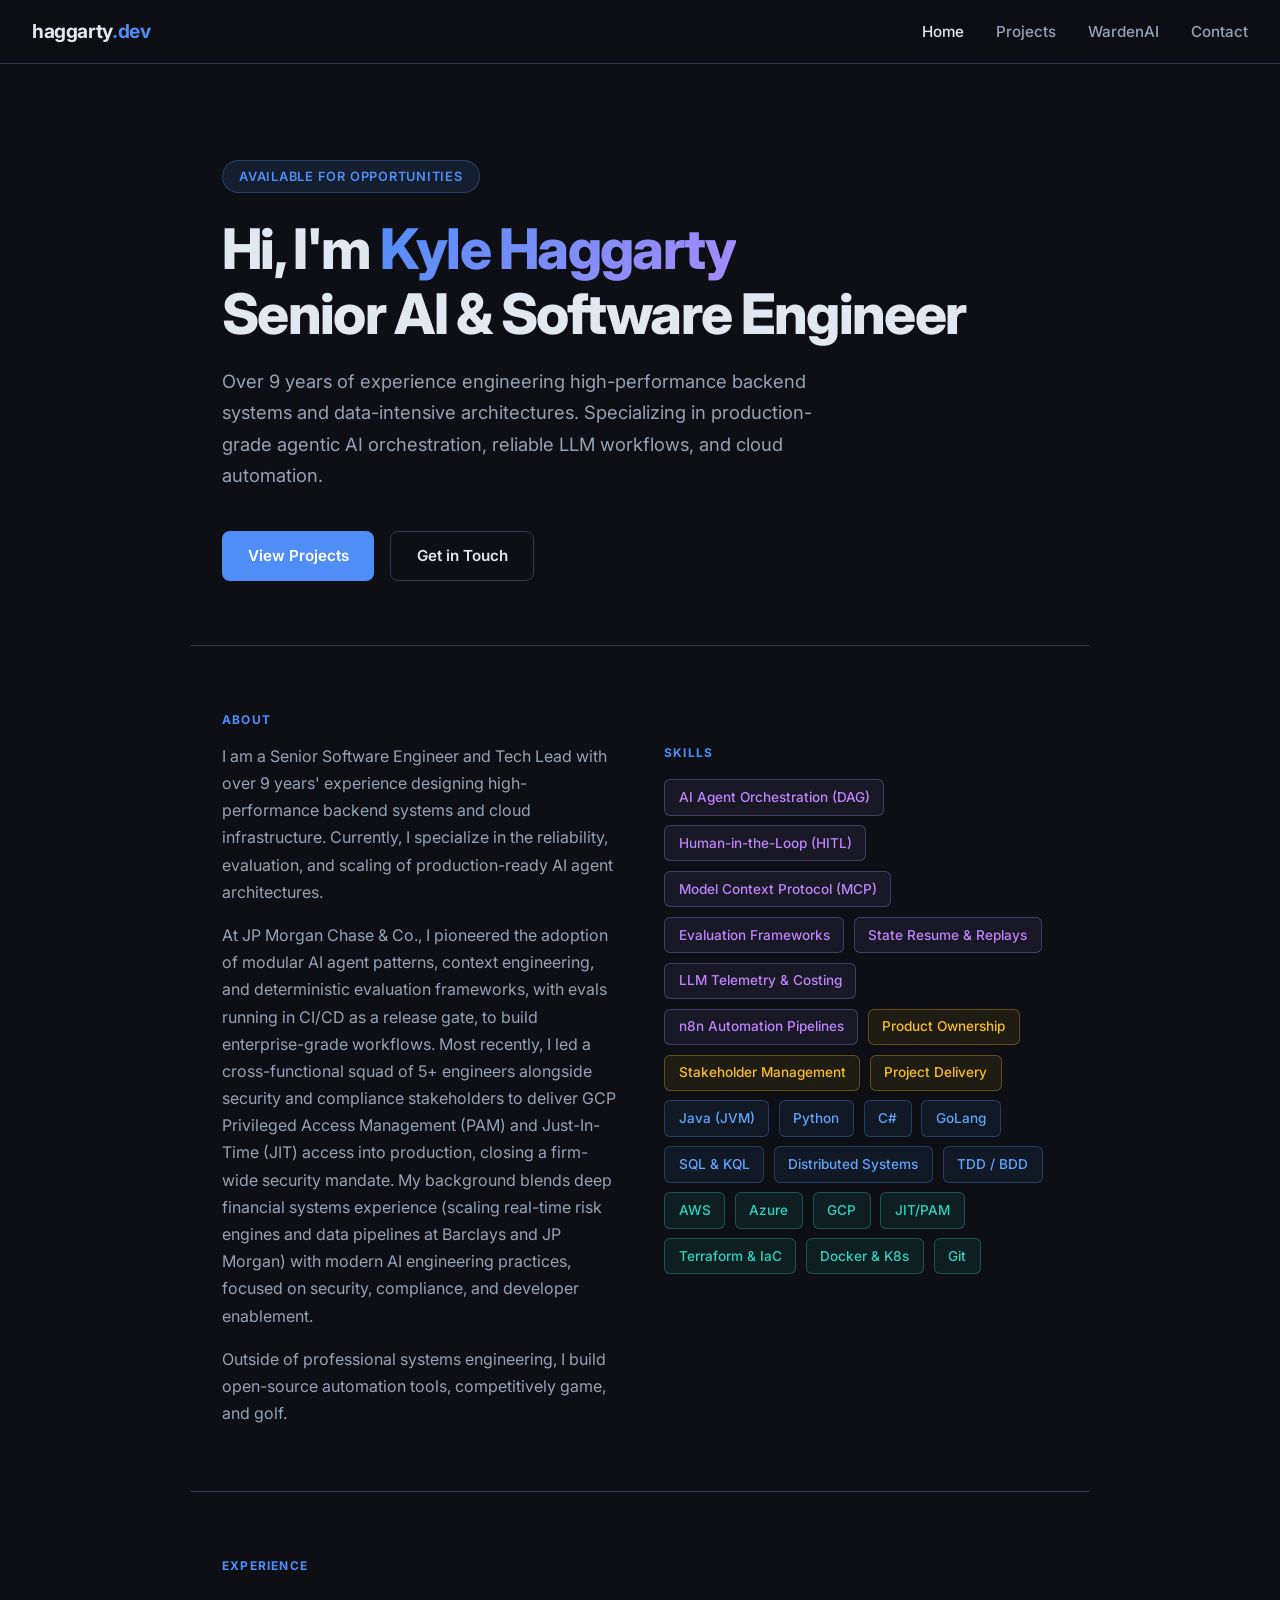
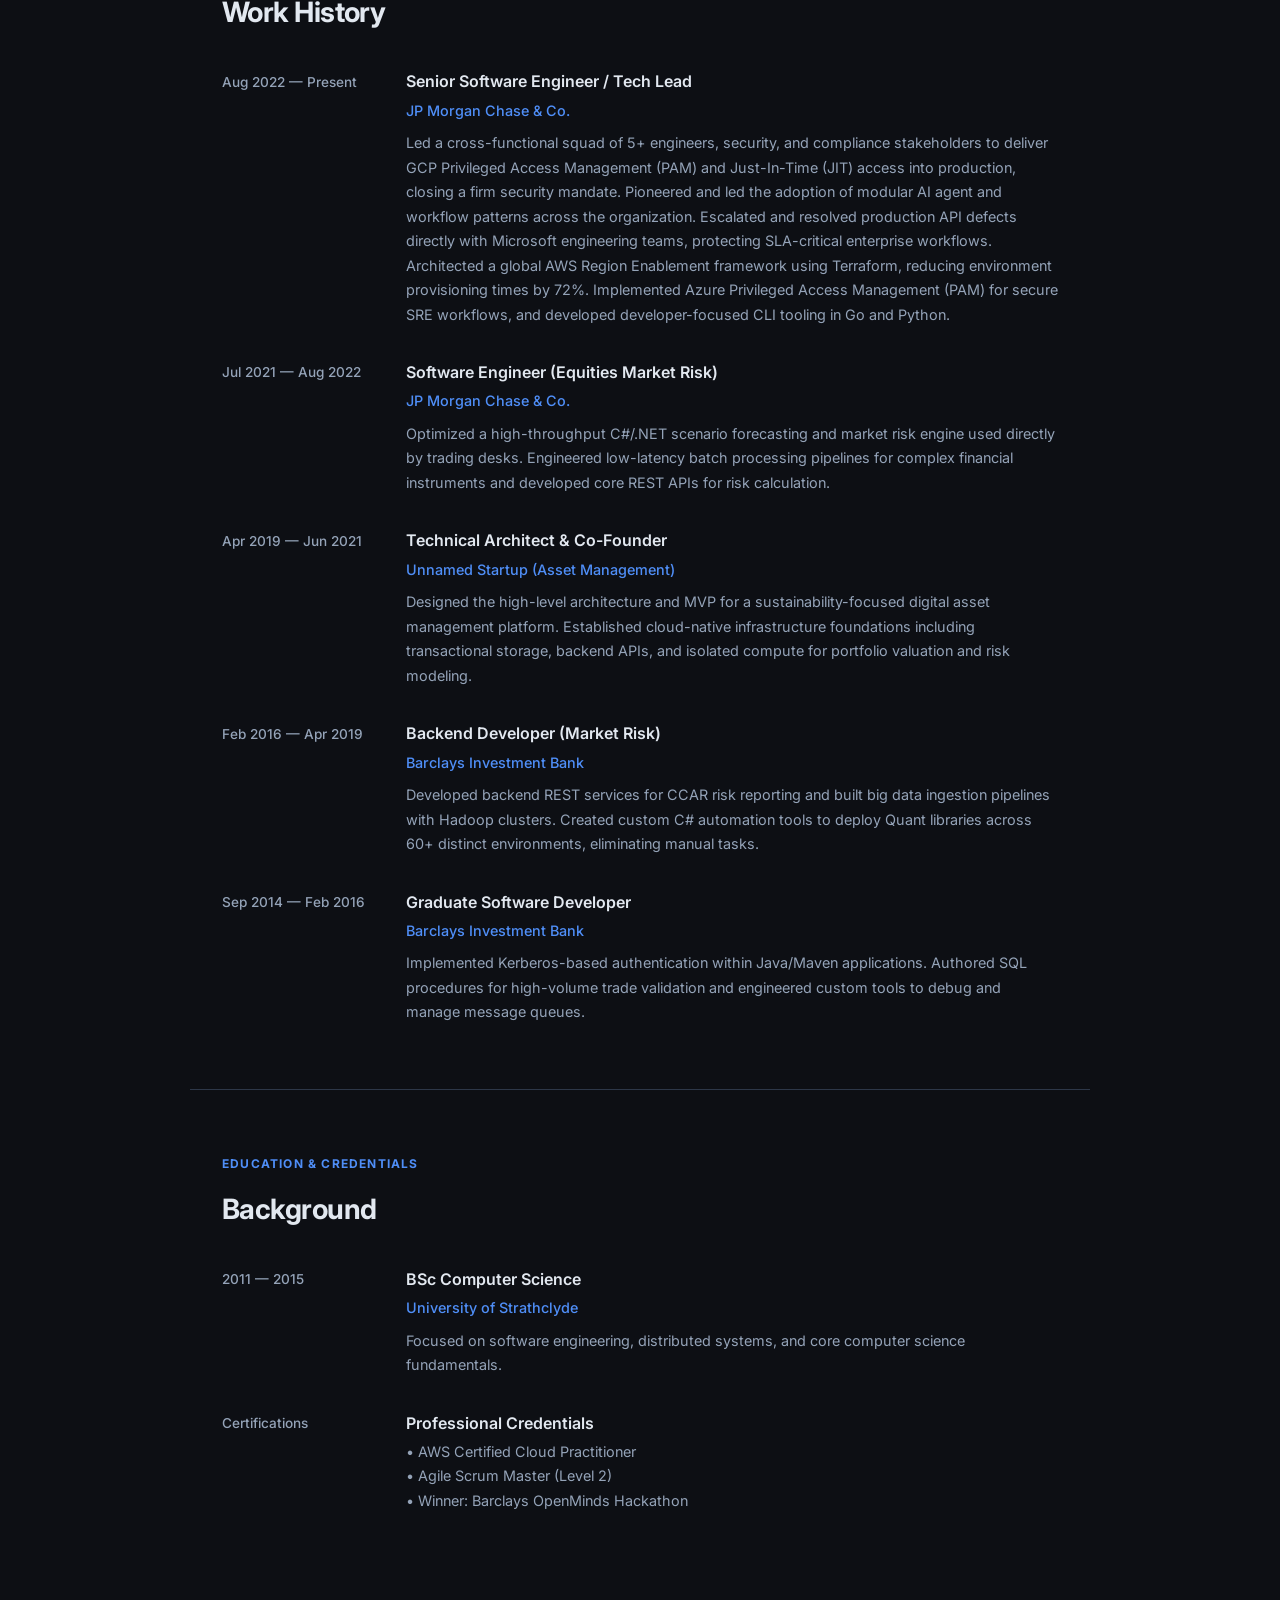
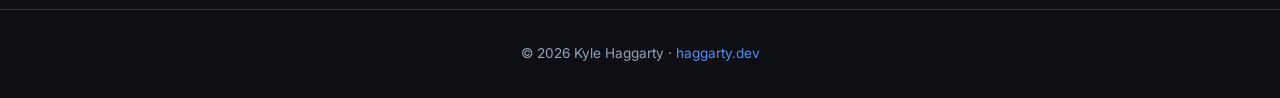
==== index.html @ 2fbc097a "fix: cache-bust stylesheet link to prevent stale CSS on new pages warden.html loaded fine on first d" ====
<!DOCTYPE html>
<html lang="en">

<head>
  <meta charset="UTF-8" />
  <meta name="viewport" content="width=device-width, initial-scale=1.0" />
  <title>Kyle Haggarty — Software Developer</title>
  <meta name="description" content="Kyle Haggarty — Software Developer. Portfolio, CV and projects." />
  <link rel="preconnect" href="https://fonts.googleapis.com" />
  <link rel="preconnect" href="https://fonts.gstatic.com" crossorigin />
  <link href="https://fonts.googleapis.com/css2?family=Inter:wght@400;500;600;700;800&display=swap" rel="stylesheet" />
  <link rel="stylesheet" href="styles.css?v=20260823" />
</head>

<body>

  <!-- NAV -->
  <nav>
    <span class="nav-brand">haggarty<span>.dev</span></span>
    <ul class="nav-links">
      <li><a href="index.html" class="active">Home</a></li>
      <li><a href="projects.html">Projects</a></li>
      <li><a href="warden.html">WardenAI</a></li>
      <li><a href="contact.html">Contact</a></li>
    </ul>
  </nav>

  <!-- HERO -->
  <div class="hero">
    <div class="hero-tag">Available for opportunities</div>
    <h1>Hi, I'm <span class="highlight">Kyle Haggarty</span><br />Senior AI &amp; Software Engineer</h1>
    <p class="hero-sub">
      Over 9 years of experience engineering high-performance backend systems and data-intensive architectures.
      Specializing in production-grade agentic AI orchestration, reliable LLM workflows, and cloud automation.
    </p>
    <div class="hero-actions">
      <a href="projects.html" class="btn btn-primary">View Projects</a>
      <a href="contact.html" class="btn btn-outline">Get in Touch</a>
    </div>
  </div>

  <!-- ABOUT -->
  <section id="about">
    <div class="section-label">About</div>
    <div class="about-grid">
      <div class="about-text">
        <p>
          I am a Senior Software Engineer and Tech Lead with over 9 years' experience designing high-performance backend
          systems and cloud infrastructure. Currently, I specialize in the reliability, evaluation, and scaling of
          production-ready AI agent architectures.
        </p>
        <p>
          At JP Morgan Chase &amp; Co., I pioneered the adoption of modular AI agent patterns, context engineering, and
          deterministic evaluation frameworks, with evals running in CI/CD as a release gate, to build enterprise-grade workflows. Most recently, I led a cross-functional
          squad of 5+ engineers alongside security and compliance stakeholders to deliver GCP Privileged Access Management
          (PAM) and Just-In-Time (JIT) access into production, closing a firm-wide security mandate. My background blends deep financial
          systems experience (scaling real-time risk engines and data pipelines at Barclays and JP Morgan) with modern
          AI engineering practices, focused on security, compliance, and developer enablement.
        </p>
        <p>
          Outside of professional systems engineering, I build open-source automation tools, competitively game, and
          golf.
        </p>
      </div>
      <div>
        <div class="section-label" style="margin-bottom:1rem;">Skills</div>
        <div class="skills-list">
          <span class="skill-tag tag-ai">AI Agent Orchestration (DAG)</span>
          <span class="skill-tag tag-ai">Human-in-the-Loop (HITL)</span>
          <span class="skill-tag tag-ai">Model Context Protocol (MCP)</span>
          <span class="skill-tag tag-ai">Evaluation Frameworks</span>
          <span class="skill-tag tag-ai">State Resume &amp; Replays</span>
          <span class="skill-tag tag-ai">LLM Telemetry &amp; Costing</span>
          <span class="skill-tag tag-ai">n8n Automation Pipelines</span>
          <span class="skill-tag tag-product">Product Ownership</span>
          <span class="skill-tag tag-product">Stakeholder Management</span>
          <span class="skill-tag tag-product">Project Delivery</span>
          <span class="skill-tag tag-backend">Java (JVM)</span>
          <span class="skill-tag tag-backend">Python</span>
          <span class="skill-tag tag-backend">C#</span>
          <span class="skill-tag tag-backend">GoLang</span>
          <span class="skill-tag tag-backend">SQL &amp; KQL</span>
          <span class="skill-tag tag-backend">Distributed Systems</span>
          <span class="skill-tag tag-backend">TDD / BDD</span>
          <span class="skill-tag tag-cloud">AWS</span>
          <span class="skill-tag tag-cloud">Azure</span>
          <span class="skill-tag tag-cloud">GCP</span>
          <span class="skill-tag tag-cloud">JIT/PAM</span>
          <span class="skill-tag tag-cloud">Terraform &amp; IaC</span>
          <span class="skill-tag tag-cloud">Docker &amp; K8s</span>
          <span class="skill-tag tag-cloud">Git</span>
        </div>
      </div>
    </div>
  </section>

  <!-- EXPERIENCE -->
  <section id="experience">
    <div class="section-label">Experience</div>
    <div class="section-title">Work History</div>
    <div class="timeline">

      <div class="timeline-item">
        <div class="timeline-date">Aug 2022 — Present</div>
        <div class="timeline-content">
          <h3>Senior Software Engineer / Tech Lead</h3>
          <div class="company">JP Morgan Chase &amp; Co.</div>
          <p>
            Led a cross-functional squad of 5+ engineers, security, and compliance stakeholders to deliver GCP
            Privileged Access Management (PAM) and Just-In-Time (JIT) access into production, closing a firm security mandate.
            Pioneered and led the adoption of modular AI agent and workflow patterns across the organization.
            Escalated and resolved production API defects directly with Microsoft engineering teams, protecting SLA-critical enterprise workflows.
            Architected a global AWS Region Enablement framework using Terraform, reducing environment provisioning
            times by 72%.
            Implemented Azure Privileged Access Management (PAM) for secure SRE workflows, and developed
            developer-focused CLI tooling in Go and Python.
          </p>
        </div>
      </div>

      <div class="timeline-item">
        <div class="timeline-date">Jul 2021 — Aug 2022</div>
        <div class="timeline-content">
          <h3>Software Engineer (Equities Market Risk)</h3>
          <div class="company">JP Morgan Chase &amp; Co.</div>
          <p>
            Optimized a high-throughput C#/.NET scenario forecasting and market risk engine used directly by trading
            desks.
            Engineered low-latency batch processing pipelines for complex financial instruments and developed core REST
            APIs for risk calculation.
          </p>
        </div>
      </div>

      <div class="timeline-item">
        <div class="timeline-date">Apr 2019 — Jun 2021</div>
        <div class="timeline-content">
          <h3>Technical Architect &amp; Co-Founder</h3>
          <div class="company">Unnamed Startup (Asset Management)</div>
          <p>
            Designed the high-level architecture and MVP for a sustainability-focused digital asset management platform.
            Established cloud-native infrastructure foundations including transactional storage, backend APIs, and
            isolated compute for portfolio valuation and risk modeling.
          </p>
        </div>
      </div>

      <div class="timeline-item">
        <div class="timeline-date">Feb 2016 — Apr 2019</div>
        <div class="timeline-content">
          <h3>Backend Developer (Market Risk)</h3>
          <div class="company">Barclays Investment Bank</div>
          <p>
            Developed backend REST services for CCAR risk reporting and built big data ingestion pipelines with Hadoop
            clusters.
            Created custom C# automation tools to deploy Quant libraries across 60+ distinct environments, eliminating
            manual tasks.
          </p>
        </div>
      </div>

      <div class="timeline-item">
        <div class="timeline-date">Sep 2014 — Feb 2016</div>
        <div class="timeline-content">
          <h3>Graduate Software Developer</h3>
          <div class="company">Barclays Investment Bank</div>
          <p>
            Implemented Kerberos-based authentication within Java/Maven applications.
            Authored SQL procedures for high-volume trade validation and engineered custom tools to debug and manage
            message queues.
          </p>
        </div>
      </div>

    </div>
  </section>

  <!-- EDUCATION & CERTIFICATIONS -->
  <section id="education">
    <div class="section-label">Education &amp; Credentials</div>
    <div class="section-title">Background</div>
    <div class="timeline">

      <div class="timeline-item">
        <div class="timeline-date">2011 — 2015</div>
        <div class="timeline-content">
          <h3>BSc Computer Science</h3>
          <div class="company">University of Strathclyde</div>
          <p>Focused on software engineering, distributed systems, and core computer science
            fundamentals.</p>
        </div>
      </div>

      <div class="timeline-item">
        <div class="timeline-date">Certifications</div>
        <div class="timeline-content">
          <h3>Professional Credentials</h3>
          <p>
            • AWS Certified Cloud Practitioner <br />
            • Agile Scrum Master (Level 2) <br />
            • Winner: Barclays OpenMinds Hackathon
          </p>
        </div>
      </div>

    </div>
  </section>


  <footer>
    <p>© 2026 Kyle Haggarty · <a href="https://haggarty.dev">haggarty.dev</a></p>
  </footer>

</body>

</html>
---- styles.css ----
/* ===== RESET & BASE ===== */
*, *::before, *::after {
  box-sizing: border-box;
  margin: 0;
  padding: 0;
}

:root {
  --bg: #0d0f14;
  --surface: #161b27;
  --surface-2: #1e2535;
  --accent: #4f8ef7;
  --accent-2: #a78bfa;
  --text: #e2e8f0;
  --muted: #94a3b8;
  --muted-2: #64748b;
  --border: #2d3748;
  --radius: 12px;
  --font: 'Inter', system-ui, -apple-system, sans-serif;
  --font-mono: ui-monospace, 'SFMono-Regular', Menlo, Consolas, monospace;

  --accent-dim: rgba(79, 142, 247, 0.1);
  --accent-mid: rgba(79, 142, 247, 0.3);
  --good: #4ade80;
  --good-dim: rgba(74, 222, 128, 0.1);
  --good-mid: rgba(74, 222, 128, 0.3);
  --bad: #f87171;
  --bad-dim: rgba(248, 113, 113, 0.08);
  --teal: #2dd4bf;
  --teal-dim: rgba(45, 212, 191, 0.08);
}

html {
  scroll-behavior: smooth;
}

body {
  background: var(--bg);
  color: var(--text);
  font-family: var(--font);
  font-size: 16px;
  line-height: 1.7;
  min-height: 100vh;
}

a {
  color: var(--accent);
  text-decoration: none;
  transition: color 0.2s;
}

a:hover {
  color: var(--accent-2);
}

/* ===== NAV ===== */
nav {
  position: sticky;
  top: 0;
  z-index: 100;
  background: rgba(13, 15, 20, 0.85);
  backdrop-filter: blur(12px);
  border-bottom: 1px solid var(--border);
  padding: 0 2rem;
  display: flex;
  align-items: center;
  justify-content: space-between;
  height: 64px;
}

.nav-brand {
  font-size: 1.2rem;
  font-weight: 700;
  color: var(--text);
  letter-spacing: -0.02em;
}

.nav-brand span {
  color: var(--accent);
}

.nav-links {
  display: flex;
  gap: 2rem;
  list-style: none;
}

.nav-links a {
  color: var(--muted);
  font-size: 0.95rem;
  font-weight: 500;
  transition: color 0.2s;
}

.nav-links a:hover,
.nav-links a.active {
  color: var(--text);
}

/* ===== HERO ===== */
.hero {
  max-width: 900px;
  margin: 0 auto;
  padding: 6rem 2rem 4rem;
}

.hero-tag {
  display: inline-block;
  background: rgba(79, 142, 247, 0.12);
  color: var(--accent);
  border: 1px solid rgba(79, 142, 247, 0.3);
  border-radius: 99px;
  padding: 0.3rem 1rem;
  font-size: 0.8rem;
  font-weight: 600;
  letter-spacing: 0.06em;
  text-transform: uppercase;
  margin-bottom: 1.5rem;
}

.hero h1 {
  font-size: clamp(2.2rem, 5vw, 3.5rem);
  font-weight: 800;
  letter-spacing: -0.03em;
  line-height: 1.15;
  margin-bottom: 1.25rem;
}

.hero h1 .highlight {
  background: linear-gradient(135deg, var(--accent), var(--accent-2));
  -webkit-background-clip: text;
  -webkit-text-fill-color: transparent;
  background-clip: text;
}

.hero-sub {
  font-size: 1.15rem;
  color: var(--muted);
  max-width: 620px;
  margin-bottom: 2.5rem;
}

.hero-actions {
  display: flex;
  gap: 1rem;
  flex-wrap: wrap;
}

.btn {
  display: inline-flex;
  align-items: center;
  gap: 0.5rem;
  padding: 0.7rem 1.6rem;
  border-radius: 8px;
  font-size: 0.95rem;
  font-weight: 600;
  cursor: pointer;
  border: none;
  transition: all 0.2s;
}

.btn-primary {
  background: var(--accent);
  color: #fff;
}

.btn-primary:hover {
  background: #3b7de8;
  color: #fff;
  transform: translateY(-1px);
}

.btn-outline {
  background: transparent;
  color: var(--text);
  border: 1px solid var(--border);
}

.btn-outline:hover {
  border-color: var(--accent);
  color: var(--accent);
  transform: translateY(-1px);
}

/* ===== SECTIONS ===== */
section {
  max-width: 900px;
  margin: 0 auto;
  padding: 4rem 2rem;
  border-top: 1px solid var(--border);
}

.section-label {
  font-size: 0.75rem;
  font-weight: 700;
  letter-spacing: 0.1em;
  text-transform: uppercase;
  color: var(--accent);
  margin-bottom: 0.75rem;
}

.section-title {
  font-size: 1.75rem;
  font-weight: 700;
  letter-spacing: -0.02em;
  margin-bottom: 2rem;
}

/* ===== ABOUT ===== */
.about-grid {
  display: grid;
  grid-template-columns: 1fr 1fr;
  gap: 3rem;
  align-items: start;
}

@media (max-width: 640px) {
  .about-grid {
    grid-template-columns: 1fr;
  }
}

.about-text p {
  color: var(--muted);
  margin-bottom: 1rem;
}

.about-text p:last-child {
  margin-bottom: 0;
}

/* ===== SKILLS ===== */
.skills-list {
  display: flex;
  flex-wrap: wrap;
  gap: 0.6rem;
}

.skill-tag {
  background: var(--surface);
  border: 1px solid var(--border);
  border-radius: 6px;
  padding: 0.35rem 0.85rem;
  font-size: 0.85rem;
  color: var(--text);
  font-weight: 500;
}

.skill-tag.tag-ai {
  background: rgba(167, 139, 250, 0.08);
  border-color: rgba(167, 139, 250, 0.3);
  color: #c084fc;
}

.skill-tag.tag-product {
  background: rgba(251, 191, 36, 0.08);
  border-color: rgba(251, 191, 36, 0.3);
  color: #fbbf24;
}

.skill-tag.tag-backend {
  background: rgba(79, 142, 247, 0.08);
  border-color: rgba(79, 142, 247, 0.3);
  color: #60a5fa;
}

.skill-tag.tag-cloud {
  background: rgba(45, 212, 191, 0.08);
  border-color: rgba(45, 212, 191, 0.3);
  color: #2dd4bf;
}

/* ===== EXPERIENCE ===== */
.timeline {
  display: flex;
  flex-direction: column;
  gap: 2rem;
}

.timeline-item {
  display: grid;
  grid-template-columns: 160px 1fr;
  gap: 1.5rem;
}

@media (max-width: 600px) {
  .timeline-item {
    grid-template-columns: 1fr;
    gap: 0.4rem;
  }
}

.timeline-date {
  font-size: 0.85rem;
  color: var(--muted);
  padding-top: 0.15rem;
  font-weight: 500;
}

.timeline-content h3 {
  font-size: 1rem;
  font-weight: 600;
  margin-bottom: 0.2rem;
}

.timeline-content .company {
  color: var(--accent);
  font-size: 0.9rem;
  font-weight: 500;
  margin-bottom: 0.5rem;
}

.timeline-content p {
  color: var(--muted);
  font-size: 0.9rem;
}

/* ===== PROJECTS PAGE ===== */
.projects-grid {
  display: grid;
  grid-template-columns: repeat(auto-fill, minmax(280px, 1fr));
  gap: 1.5rem;
}

.project-card {
  background: var(--surface);
  border: 1px solid var(--border);
  border-radius: var(--radius);
  padding: 1.5rem;
  transition: border-color 0.2s, transform 0.2s;
  display: flex;
  flex-direction: column;
  gap: 0.75rem;
}

.project-card:hover {
  border-color: var(--accent);
  transform: translateY(-2px);
}

.project-header {
  display: flex;
  align-items: flex-start;
  justify-content: space-between;
  gap: 0.5rem;
}

.project-icon {
  font-size: 1.5rem;
}

.project-links {
  display: flex;
  gap: 0.5rem;
}

.project-links a {
  color: var(--muted);
  font-size: 0.85rem;
  transition: color 0.2s;
}

.project-links a:hover {
  color: var(--accent);
}

.project-name {
  font-size: 1.05rem;
  font-weight: 600;
  color: var(--text);
}

.project-desc {
  font-size: 0.88rem;
  color: var(--muted);
  line-height: 1.6;
  flex: 1;
}

.project-meta {
  display: flex;
  flex-direction: column;
  gap: 0.5rem;
}

.project-status {
  display: inline-flex;
  align-items: center;
  gap: 0.4rem;
  font-size: 0.8rem;
  font-weight: 600;
  padding: 0.25rem 0.7rem;
  border-radius: 99px;
  width: fit-content;
}

.status-active {
  background: rgba(34, 197, 94, 0.12);
  color: #4ade80;
  border: 1px solid rgba(34, 197, 94, 0.25);
}

.status-wip {
  background: rgba(251, 191, 36, 0.12);
  color: #fbbf24;
  border: 1px solid rgba(251, 191, 36, 0.25);
}

.status-archived {
  background: rgba(148, 163, 184, 0.1);
  color: var(--muted);
  border: 1px solid var(--border);
}

.project-tags {
  display: flex;
  flex-wrap: wrap;
  gap: 0.4rem;
}

.project-tag {
  background: rgba(79, 142, 247, 0.08);
  color: var(--accent);
  border: 1px solid rgba(79, 142, 247, 0.2);
  border-radius: 4px;
  padding: 0.15rem 0.55rem;
  font-size: 0.75rem;
  font-weight: 500;
}

.project-next {
  background: var(--surface-2);
  border-radius: 8px;
  padding: 0.75rem;
}

.project-next-label {
  font-size: 0.7rem;
  font-weight: 700;
  text-transform: uppercase;
  letter-spacing: 0.08em;
  color: var(--accent-2);
  margin-bottom: 0.3rem;
}

.project-next p {
  font-size: 0.82rem;
  color: var(--muted);
}

/* ===== CONTACT / FOOTER ===== */
.contact-links {
  display: flex;
  flex-wrap: wrap;
  gap: 1rem;
}

footer {
  text-align: center;
  padding: 2rem;
  color: var(--muted);
  font-size: 0.85rem;
  border-top: 1px solid var(--border);
  margin-top: 2rem;
}

.footer-inner {
  display: flex;
  justify-content: space-between;
  align-items: center;
  max-width: 900px;
  margin: 0 auto;
}

/* ===== PRODUCT PAGE COMPONENTS (project deep-dives, e.g. agentic-core) ===== */
.breadcrumb {
  max-width: 900px;
  margin: 0 auto;
  padding: 1.25rem 2rem 0;
  font-size: 0.85rem;
  color: var(--muted-2);
  font-family: var(--font-mono);
}
.breadcrumb a { color: var(--muted-2); }
.breadcrumb a:hover { color: var(--accent); }
.breadcrumb .current { color: var(--muted); }

code {
  font-family: var(--font-mono);
  font-size: 0.85em;
  background: var(--surface-2);
  border: 1px solid var(--border);
  border-radius: 4px;
  padding: 1px 6px;
  color: var(--text);
}

.lead {
  font-size: 1.02rem;
  line-height: 1.7;
  color: var(--muted);
  max-width: 640px;
  margin-bottom: 2.5rem;
}

/* -- value / who grids -- */
.value-grid {
  display: grid;
  grid-template-columns: repeat(4, 1fr);
  gap: 1px;
  background: var(--border);
  border: 1px solid var(--border);
  border-radius: var(--radius);
  overflow: hidden;
}
.value-card { background: var(--surface); padding: 1.5rem 1.4rem; display: flex; flex-direction: column; gap: 0.6rem; }
.value-stat {
  font-family: var(--font-mono);
  font-size: 0.7rem;
  font-weight: 600;
  letter-spacing: 0.08em;
  text-transform: uppercase;
  color: var(--accent-2);
}
.value-card h3 { font-size: 0.98rem; font-weight: 600; color: var(--text); line-height: 1.35; }
.value-card p { font-size: 0.85rem; color: var(--muted); line-height: 1.6; }

.who-grid { display: flex; flex-direction: column; gap: 1px; background: var(--border); border: 1px solid var(--border); border-radius: var(--radius); overflow: hidden; }
.who-card { background: var(--surface); padding: 1.5rem 1.75rem; display: flex; gap: 1.25rem; align-items: flex-start; }
.who-mark { font-family: var(--font-mono); font-size: 0.75rem; font-weight: 700; color: var(--accent); border: 1px solid var(--accent-mid); background: var(--accent-dim); border-radius: 6px; width: 32px; height: 32px; display: flex; align-items: center; justify-content: center; flex-shrink: 0; }
.who-card h3 { font-size: 0.95rem; font-weight: 600; color: var(--text); margin-bottom: 0.35rem; }
.who-card p { font-size: 0.87rem; color: var(--muted); line-height: 1.6; }

/* -- problem / gap grid -- */
.gap-grid {
  display: grid;
  grid-template-columns: 1fr 1fr;
  gap: 1px;
  background: var(--border);
  border: 1px solid var(--border);
  border-radius: var(--radius);
  overflow: hidden;
  margin-bottom: 2rem;
}
.gap-cell { background: var(--surface); padding: 1.75rem 2rem; }
.gap-cell-label {
  font-family: var(--font-mono);
  font-size: 0.7rem;
  font-weight: 600;
  letter-spacing: 0.08em;
  text-transform: uppercase;
  margin-bottom: 0.75rem;
}
.gap-cell-label.have { color: var(--teal); }
.gap-cell-label.missing { color: var(--bad); }
.gap-cell h3 { font-size: 0.95rem; font-weight: 600; color: var(--text); margin-bottom: 0.9rem; }
.gap-list { list-style: none; display: flex; flex-direction: column; gap: 0.5rem; }
.gap-list li { font-size: 0.88rem; color: var(--muted); display: flex; align-items: flex-start; gap: 0.6rem; }
.gap-list li::before { flex-shrink: 0; margin-top: 0.15rem; font-size: 0.75rem; }
.gap-cell.have .gap-list li::before { content: '✓'; color: var(--teal); }
.gap-cell.missing .gap-list li::before { content: '✗'; color: var(--bad); }

.thesis-box {
  background: var(--accent-dim);
  border: 1px solid var(--accent-mid);
  border-radius: var(--radius);
  padding: 1.5rem 1.75rem;
  font-size: 0.95rem;
  line-height: 1.65;
  color: var(--text);
}
.thesis-box strong { color: var(--accent); }

/* -- flow diagram -- */
.flow-wrap { overflow-x: auto; }
.flow { display: flex; align-items: center; gap: 0; min-width: 700px; padding: 0.5rem 0; }
.flow-phase { display: flex; flex-direction: column; align-items: center; gap: 0.4rem; flex: 1; }
.flow-bubble {
  background: var(--surface);
  border: 1px solid var(--border);
  border-radius: 6px;
  padding: 0.6rem 0.85rem;
  font-family: var(--font-mono);
  font-size: 0.7rem;
  font-weight: 600;
  color: var(--text);
  white-space: nowrap;
  text-align: center;
}
.flow-bubble.parallel { border-color: var(--teal); color: var(--teal); background: var(--teal-dim); }
.flow-sub { font-family: var(--font-mono); font-size: 0.65rem; color: var(--muted-2); white-space: nowrap; }
.flow-gate { display: flex; flex-direction: column; align-items: center; gap: 0.25rem; flex-shrink: 0; padding: 0 0.25rem; }
.gate-dot { width: 10px; height: 10px; border-radius: 50%; background: var(--accent); flex-shrink: 0; box-shadow: 0 0 0 3px var(--accent-dim); }
@keyframes pulse {
  0%, 100% { box-shadow: 0 0 0 3px var(--accent-dim); }
  50% { box-shadow: 0 0 0 6px var(--accent-mid); }
}
@media (prefers-reduced-motion: no-preference) { .gate-dot { animation: pulse 2.5s ease-in-out infinite; } }
.gate-label {
  font-family: var(--font-mono);
  font-size: 0.6rem;
  font-weight: 600;
  color: var(--accent);
  letter-spacing: 0.06em;
  writing-mode: vertical-rl;
  text-orientation: mixed;
  transform: rotate(180deg);
  height: 36px;
}
.flow-arrow { flex-shrink: 0; width: 20px; height: 1px; background: var(--border); position: relative; }
.flow-arrow::after {
  content: ''; position: absolute; right: -1px; top: -3px;
  border-top: 3px solid transparent; border-bottom: 3px solid transparent; border-left: 5px solid var(--border);
}
.flow-loop {
  display: flex; flex-direction: column; align-items: center; gap: 0.25rem;
  background: var(--surface-2); border: 1px dashed var(--border); border-radius: 6px;
  padding: 0.75rem 0.6rem; flex: 2;
}
.flow-loop-label {
  font-family: var(--font-mono); font-size: 0.6rem; color: var(--muted-2);
  letter-spacing: 0.06em; text-transform: uppercase; margin-bottom: 0.25rem;
}
.flow-pair { display: flex; flex-direction: column; gap: 0.4rem; align-items: center; }

/* -- feature grid -- */
.feature-grid {
  display: grid; grid-template-columns: repeat(2, 1fr); gap: 1px;
  background: var(--border); border: 1px solid var(--border); border-radius: var(--radius); overflow: hidden;
}
.feature-card { background: var(--surface); padding: 1.75rem 2rem; display: flex; flex-direction: column; gap: 0.6rem; }
.feature-card-label {
  font-family: var(--font-mono); font-size: 0.65rem; font-weight: 600; color: var(--accent-2);
  letter-spacing: 0.1em; text-transform: uppercase;
}
.feature-card h3 { font-size: 1rem; font-weight: 600; color: var(--text); line-height: 1.35; }
.feature-card p { font-size: 0.88rem; line-height: 1.65; color: var(--muted); }

/* -- self-improve loop -- */
.loop-diagram {
  display: flex; flex-direction: column; max-width: 640px;
  border: 1px solid var(--border); border-radius: var(--radius); overflow: hidden;
}
.loop-step {
  display: flex; align-items: flex-start; gap: 1.25rem; padding: 1.1rem 1.5rem;
  border-bottom: 1px solid var(--border); background: var(--surface);
}
.loop-step:last-child { border-bottom: none; }
.loop-step-n { font-family: var(--font-mono); font-size: 0.7rem; font-weight: 600; color: var(--muted-2); flex-shrink: 0; min-width: 22px; padding-top: 0.15rem; }
.loop-step-content { flex: 1; }
.loop-step-title { font-size: 0.9rem; font-weight: 600; color: var(--text); margin-bottom: 0.2rem; }
.loop-step-desc { font-size: 0.82rem; color: var(--muted); line-height: 1.55; }
.loop-step-badge {
  font-family: var(--font-mono); font-size: 0.63rem; font-weight: 600; padding: 0.2rem 0.5rem;
  border-radius: 4px; flex-shrink: 0; margin-top: 0.1rem; white-space: nowrap;
}
.badge-accent { background: var(--accent-dim); color: var(--accent); border: 1px solid var(--accent-mid); }
.badge-good { background: var(--good-dim); color: var(--good); border: 1px solid var(--good-mid); }
.loop-feedback { background: var(--accent-dim); }
.loop-feedback .loop-step-title { color: var(--accent); }

/* -- architecture callout -- */
.arch-note { background: var(--surface); border: 1px solid var(--border); border-radius: var(--radius); overflow: hidden; margin-top: 2.5rem; }
.arch-note-header {
  font-family: var(--font-mono); font-size: 0.68rem; font-weight: 600; letter-spacing: 0.06em; text-transform: uppercase;
  color: var(--muted-2); padding: 0.75rem 1.25rem; border-bottom: 1px solid var(--border); background: var(--surface-2);
}
.arch-note-body { padding: 1.25rem 1.5rem; display: flex; gap: 2rem; }
.arch-col { flex: 1; }
.arch-col-label { font-family: var(--font-mono); font-size: 0.63rem; font-weight: 600; color: var(--muted-2); letter-spacing: 0.08em; text-transform: uppercase; margin-bottom: 0.6rem; }
.arch-col pre { font-family: var(--font-mono); font-size: 0.75rem; line-height: 1.7; color: var(--muted); white-space: pre; }
.arch-col pre .hl { color: var(--accent); }
.arch-col pre .dim { color: var(--muted-2); }
.arch-divider { width: 1px; background: var(--border); flex-shrink: 0; margin: 0.25rem 0; }

/* -- comparison table -- */
.cmp-table-wrap { overflow-x: auto; }
.cmp-table { width: 100%; border-collapse: collapse; font-size: 0.85rem; }
.cmp-table th {
  text-align: left; font-family: var(--font-mono); font-size: 0.68rem; font-weight: 600; letter-spacing: 0.05em;
  text-transform: uppercase; color: var(--muted-2); padding: 0.75rem 1rem; border-bottom: 2px solid var(--border);
}
.cmp-table th.hl { color: var(--text); border-bottom-color: var(--accent); }
.cmp-table td { padding: 0.8rem 1rem; border-bottom: 1px solid var(--border); color: var(--muted); vertical-align: top; }
.cmp-table td:first-child { color: var(--text); font-weight: 500; }
.cmp-table td.hl { background: var(--accent-dim); }
.cmp-table tr:last-child td { border-bottom: none; }
.cmp-yes { color: var(--good); font-weight: 600; }
.cmp-no { color: var(--bad); font-weight: 400; }
.cmp-part { color: var(--muted-2); font-style: italic; }

/* -- product page responsive -- */
@media (max-width: 680px) {
  .value-grid { grid-template-columns: 1fr 1fr; }
  .gap-grid { grid-template-columns: 1fr; }
  .feature-grid { grid-template-columns: 1fr; }
  .arch-note-body { flex-direction: column; }
  .arch-divider { width: 100%; height: 1px; }
  .footer-inner { flex-direction: column; gap: 0.75rem; }
}
@media (max-width: 480px) {
  .value-grid { grid-template-columns: 1fr; }
}
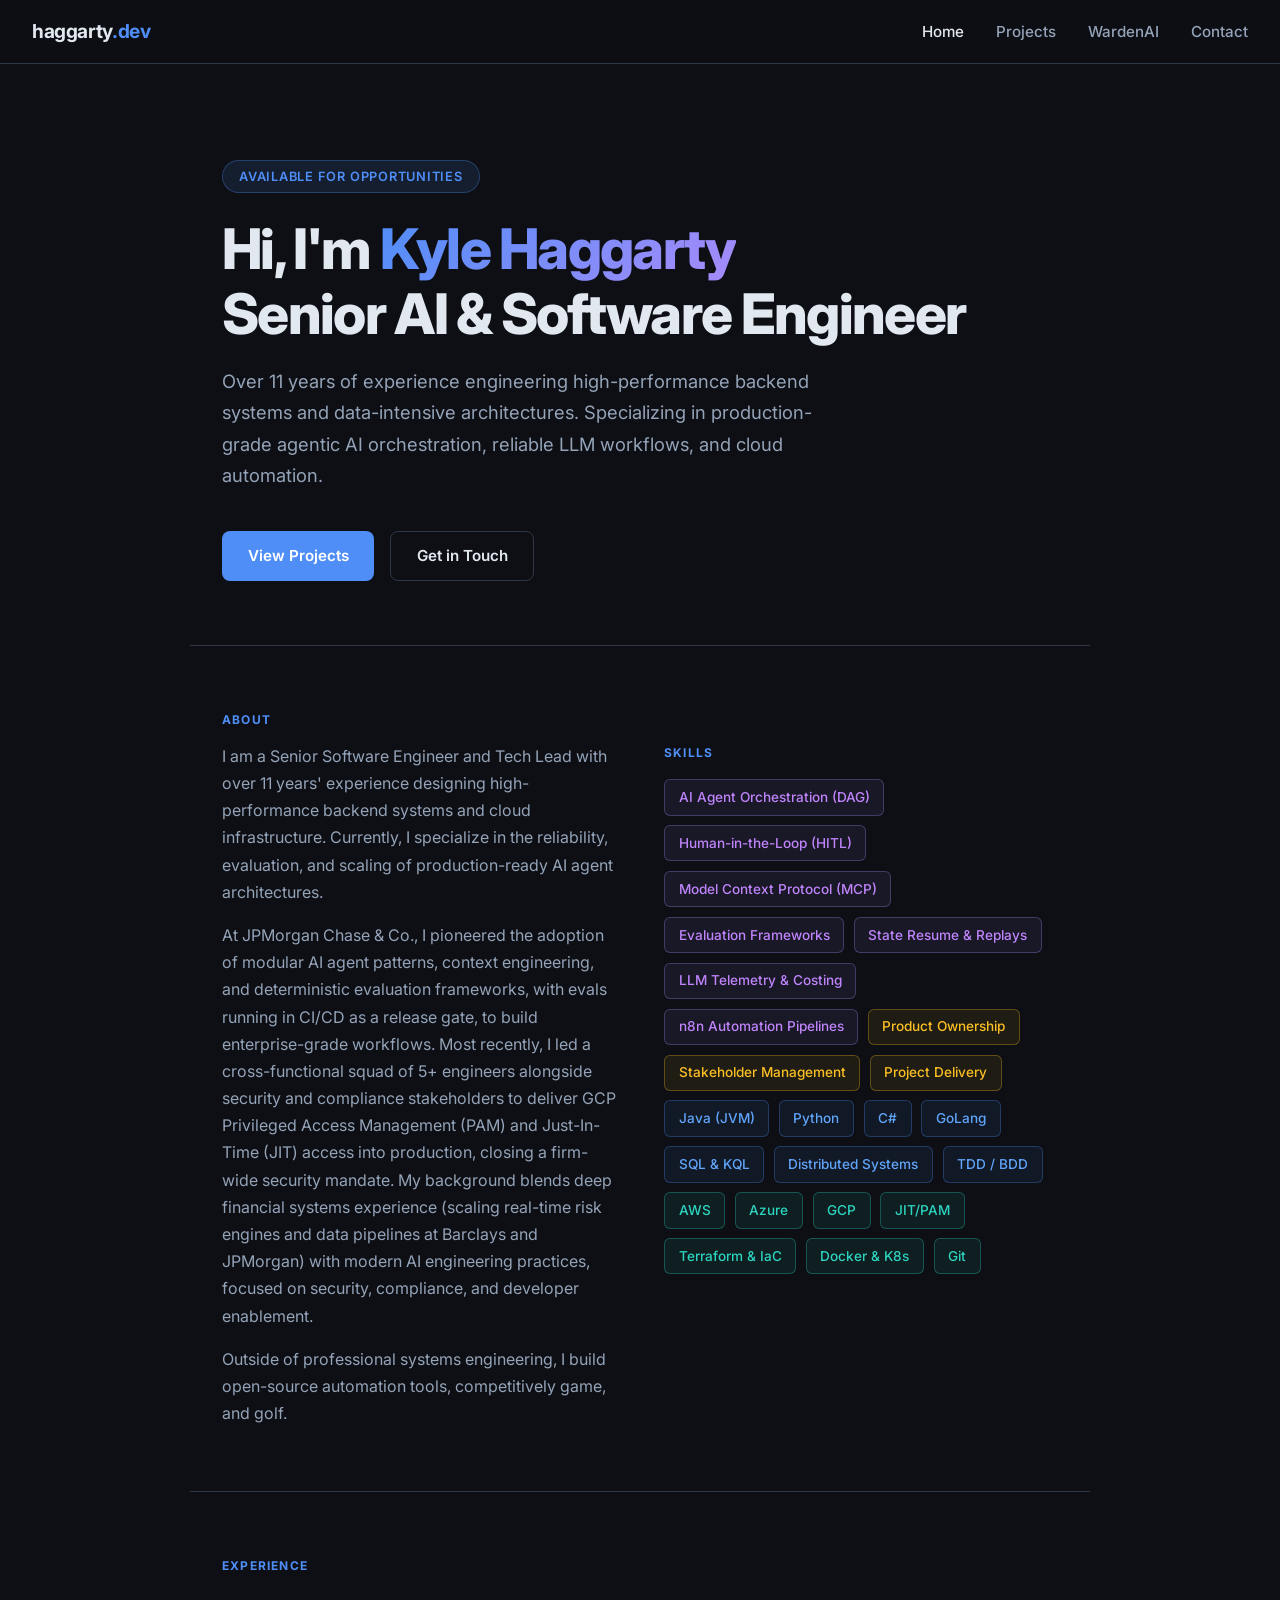
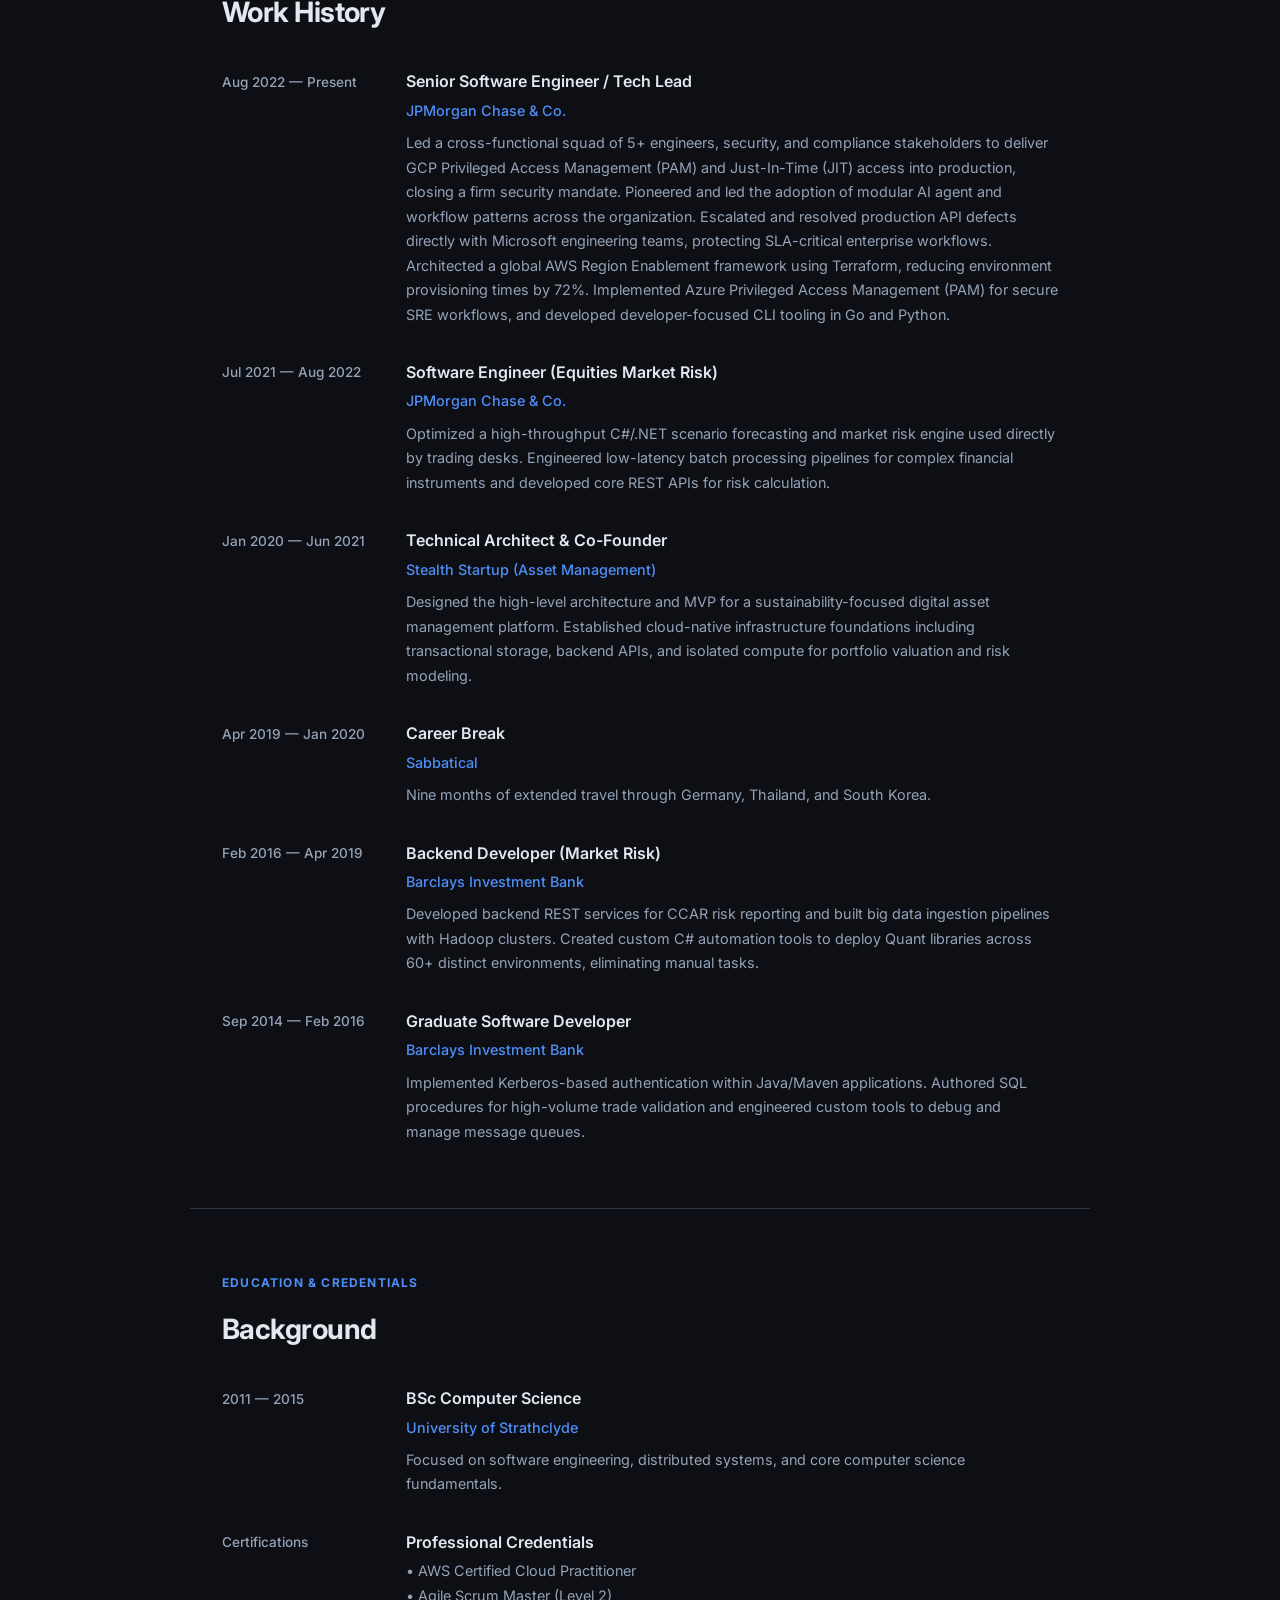
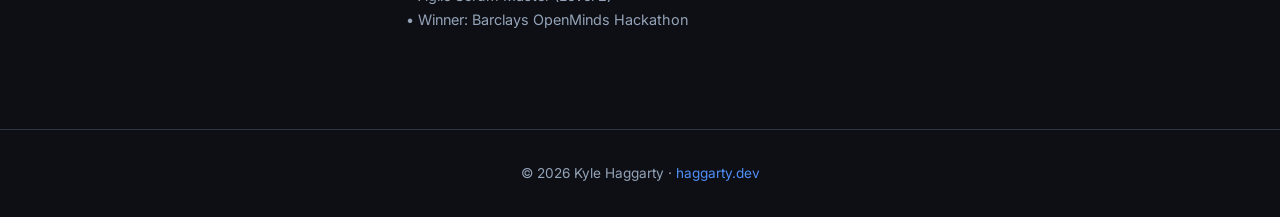
==== commit 746b2f65: "feat: apply recruiter-review fixes (repo privacy, tenure, positioning) - Mark WardenAI, Greenbrook, " ====
--- a/index.html
+++ b/index.html
@@ -30,7 +30,7 @@
     <div class="hero-tag">Available for opportunities</div>
     <h1>Hi, I'm <span class="highlight">Kyle Haggarty</span><br />Senior AI &amp; Software Engineer</h1>
     <p class="hero-sub">
-      Over 9 years of experience engineering high-performance backend systems and data-intensive architectures.
+      Over 11 years of experience engineering high-performance backend systems and data-intensive architectures.
       Specializing in production-grade agentic AI orchestration, reliable LLM workflows, and cloud automation.
     </p>
     <div class="hero-actions">
@@ -45,16 +45,16 @@
     <div class="about-grid">
       <div class="about-text">
         <p>
-          I am a Senior Software Engineer and Tech Lead with over 9 years' experience designing high-performance backend
+          I am a Senior Software Engineer and Tech Lead with over 11 years' experience designing high-performance backend
           systems and cloud infrastructure. Currently, I specialize in the reliability, evaluation, and scaling of
           production-ready AI agent architectures.
         </p>
         <p>
-          At JP Morgan Chase &amp; Co., I pioneered the adoption of modular AI agent patterns, context engineering, and
+          At JPMorgan Chase &amp; Co., I pioneered the adoption of modular AI agent patterns, context engineering, and
           deterministic evaluation frameworks, with evals running in CI/CD as a release gate, to build enterprise-grade workflows. Most recently, I led a cross-functional
           squad of 5+ engineers alongside security and compliance stakeholders to deliver GCP Privileged Access Management
           (PAM) and Just-In-Time (JIT) access into production, closing a firm-wide security mandate. My background blends deep financial
-          systems experience (scaling real-time risk engines and data pipelines at Barclays and JP Morgan) with modern
+          systems experience (scaling real-time risk engines and data pipelines at Barclays and JPMorgan) with modern
           AI engineering practices, focused on security, compliance, and developer enablement.
         </p>
         <p>
@@ -104,7 +104,7 @@
         <div class="timeline-date">Aug 2022 — Present</div>
         <div class="timeline-content">
           <h3>Senior Software Engineer / Tech Lead</h3>
-          <div class="company">JP Morgan Chase &amp; Co.</div>
+          <div class="company">JPMorgan Chase &amp; Co.</div>
           <p>
             Led a cross-functional squad of 5+ engineers, security, and compliance stakeholders to deliver GCP
             Privileged Access Management (PAM) and Just-In-Time (JIT) access into production, closing a firm security mandate.
@@ -122,7 +122,7 @@
         <div class="timeline-date">Jul 2021 — Aug 2022</div>
         <div class="timeline-content">
           <h3>Software Engineer (Equities Market Risk)</h3>
-          <div class="company">JP Morgan Chase &amp; Co.</div>
+          <div class="company">JPMorgan Chase &amp; Co.</div>
           <p>
             Optimized a high-throughput C#/.NET scenario forecasting and market risk engine used directly by trading
             desks.
@@ -133,14 +133,25 @@
       </div>
 
       <div class="timeline-item">
-        <div class="timeline-date">Apr 2019 — Jun 2021</div>
+        <div class="timeline-date">Jan 2020 — Jun 2021</div>
         <div class="timeline-content">
           <h3>Technical Architect &amp; Co-Founder</h3>
-          <div class="company">Unnamed Startup (Asset Management)</div>
+          <div class="company">Stealth Startup (Asset Management)</div>
           <p>
             Designed the high-level architecture and MVP for a sustainability-focused digital asset management platform.
             Established cloud-native infrastructure foundations including transactional storage, backend APIs, and
             isolated compute for portfolio valuation and risk modeling.
+          </p>
+        </div>
+      </div>
+
+      <div class="timeline-item">
+        <div class="timeline-date">Apr 2019 — Jan 2020</div>
+        <div class="timeline-content">
+          <h3>Career Break</h3>
+          <div class="company">Sabbatical</div>
+          <p>
+            Nine months of extended travel through Germany, Thailand, and South Korea.
           </p>
         </div>
       </div>
--- a/styles.css
+++ b/styles.css
@@ -531,35 +531,6 @@
 .who-card h3 { font-size: 0.95rem; font-weight: 600; color: var(--text); margin-bottom: 0.35rem; }
 .who-card p { font-size: 0.87rem; color: var(--muted); line-height: 1.6; }
 
-/* -- problem / gap grid -- */
-.gap-grid {
-  display: grid;
-  grid-template-columns: 1fr 1fr;
-  gap: 1px;
-  background: var(--border);
-  border: 1px solid var(--border);
-  border-radius: var(--radius);
-  overflow: hidden;
-  margin-bottom: 2rem;
-}
-.gap-cell { background: var(--surface); padding: 1.75rem 2rem; }
-.gap-cell-label {
-  font-family: var(--font-mono);
-  font-size: 0.7rem;
-  font-weight: 600;
-  letter-spacing: 0.08em;
-  text-transform: uppercase;
-  margin-bottom: 0.75rem;
-}
-.gap-cell-label.have { color: var(--teal); }
-.gap-cell-label.missing { color: var(--bad); }
-.gap-cell h3 { font-size: 0.95rem; font-weight: 600; color: var(--text); margin-bottom: 0.9rem; }
-.gap-list { list-style: none; display: flex; flex-direction: column; gap: 0.5rem; }
-.gap-list li { font-size: 0.88rem; color: var(--muted); display: flex; align-items: flex-start; gap: 0.6rem; }
-.gap-list li::before { flex-shrink: 0; margin-top: 0.15rem; font-size: 0.75rem; }
-.gap-cell.have .gap-list li::before { content: '✓'; color: var(--teal); }
-.gap-cell.missing .gap-list li::before { content: '✗'; color: var(--bad); }
-
 .thesis-box {
   background: var(--accent-dim);
   border: 1px solid var(--accent-mid);
@@ -673,26 +644,23 @@
 .arch-col pre .dim { color: var(--muted-2); }
 .arch-divider { width: 1px; background: var(--border); flex-shrink: 0; margin: 0.25rem 0; }
 
-/* -- comparison table -- */
-.cmp-table-wrap { overflow-x: auto; }
-.cmp-table { width: 100%; border-collapse: collapse; font-size: 0.85rem; }
-.cmp-table th {
-  text-align: left; font-family: var(--font-mono); font-size: 0.68rem; font-weight: 600; letter-spacing: 0.05em;
-  text-transform: uppercase; color: var(--muted-2); padding: 0.75rem 1rem; border-bottom: 2px solid var(--border);
-}
-.cmp-table th.hl { color: var(--text); border-bottom-color: var(--accent); }
-.cmp-table td { padding: 0.8rem 1rem; border-bottom: 1px solid var(--border); color: var(--muted); vertical-align: top; }
-.cmp-table td:first-child { color: var(--text); font-weight: 500; }
-.cmp-table td.hl { background: var(--accent-dim); }
-.cmp-table tr:last-child td { border-bottom: none; }
-.cmp-yes { color: var(--good); font-weight: 600; }
-.cmp-no { color: var(--bad); font-weight: 400; }
-.cmp-part { color: var(--muted-2); font-style: italic; }
+/* -- private repo badge -- */
+.badge-private {
+  display: inline-flex;
+  align-items: center;
+  gap: 0.4rem;
+  padding: 0.35rem 0.85rem;
+  border-radius: 6px;
+  font-size: 0.85rem;
+  font-weight: 500;
+  color: var(--muted);
+  background: var(--surface);
+  border: 1px solid var(--border);
+}
 
 /* -- product page responsive -- */
 @media (max-width: 680px) {
   .value-grid { grid-template-columns: 1fr 1fr; }
-  .gap-grid { grid-template-columns: 1fr; }
   .feature-grid { grid-template-columns: 1fr; }
   .arch-note-body { flex-direction: column; }
   .arch-divider { width: 100%; height: 1px; }
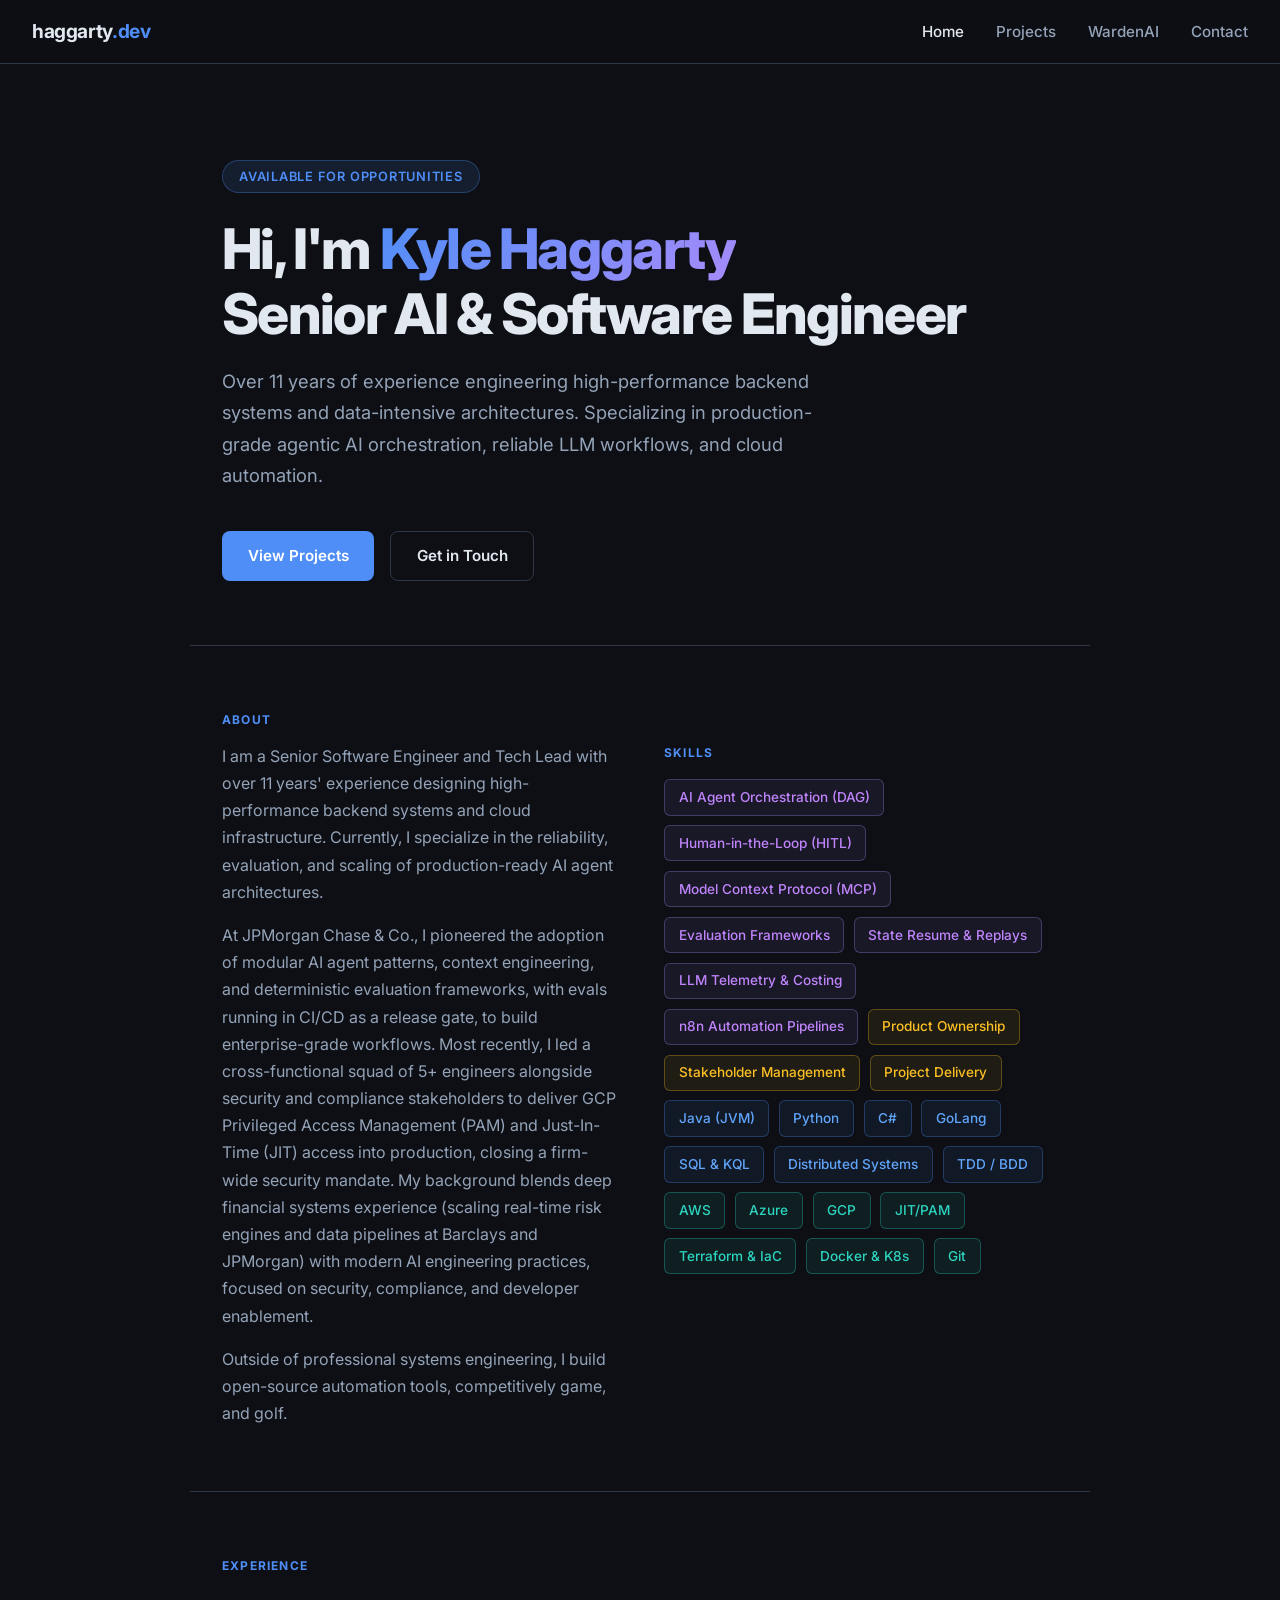
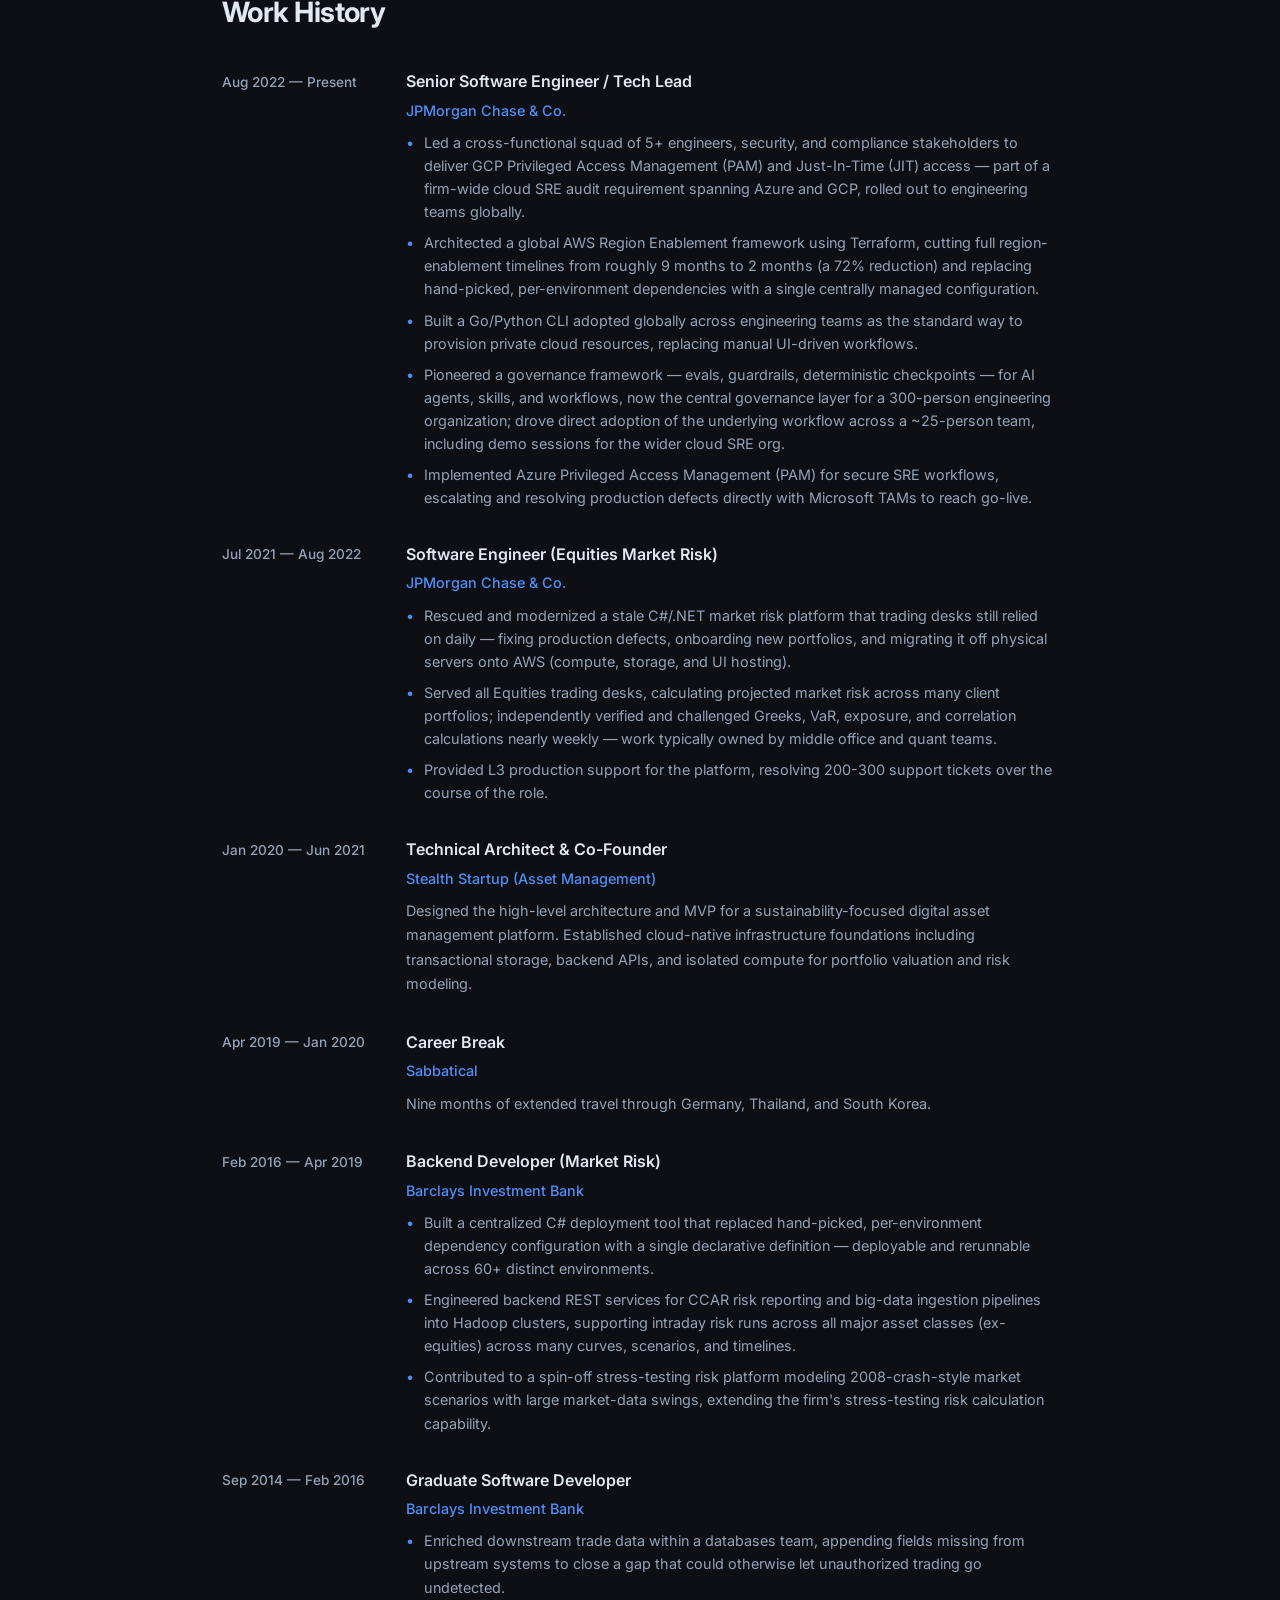
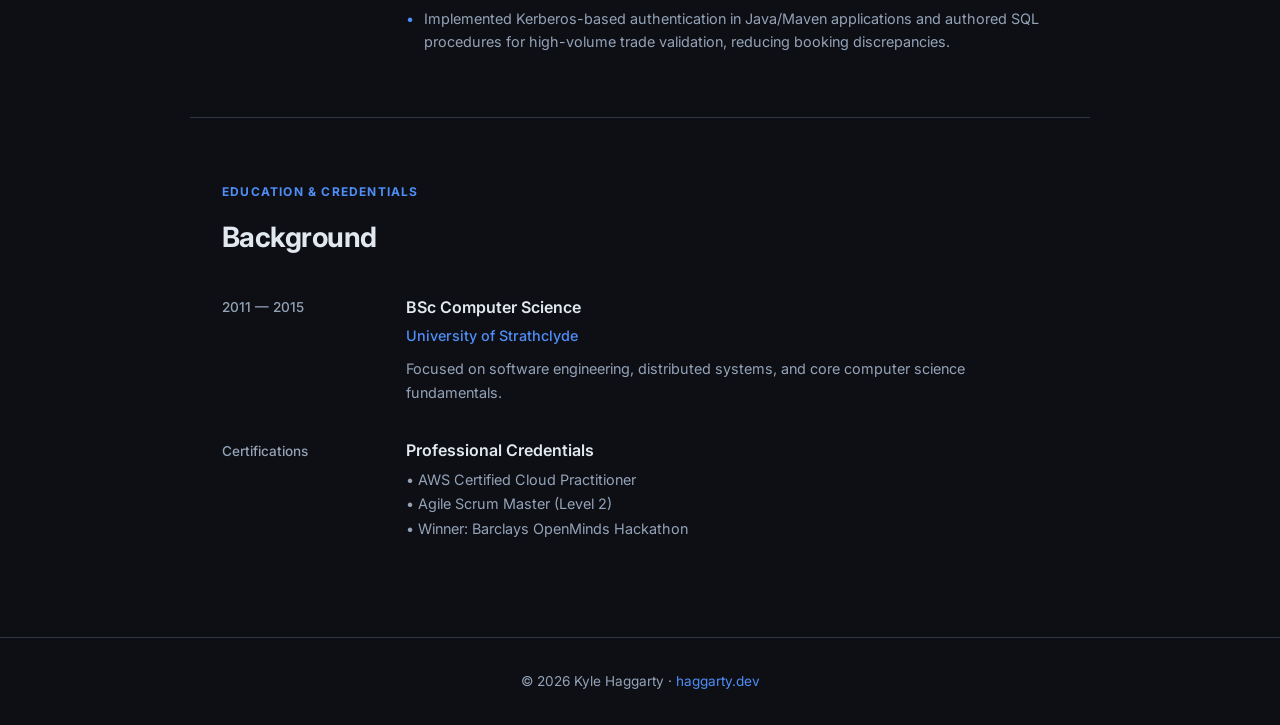
==== commit 04c4fe95: "feat: rewrite experience section as achievement bullets Convert all four roles from paragraph blocks" ====
--- a/index.html
+++ b/index.html
@@ -105,16 +105,13 @@
         <div class="timeline-content">
           <h3>Senior Software Engineer / Tech Lead</h3>
           <div class="company">JPMorgan Chase &amp; Co.</div>
-          <p>
-            Led a cross-functional squad of 5+ engineers, security, and compliance stakeholders to deliver GCP
-            Privileged Access Management (PAM) and Just-In-Time (JIT) access into production, closing a firm security mandate.
-            Pioneered and led the adoption of modular AI agent and workflow patterns across the organization.
-            Escalated and resolved production API defects directly with Microsoft engineering teams, protecting SLA-critical enterprise workflows.
-            Architected a global AWS Region Enablement framework using Terraform, reducing environment provisioning
-            times by 72%.
-            Implemented Azure Privileged Access Management (PAM) for secure SRE workflows, and developed
-            developer-focused CLI tooling in Go and Python.
-          </p>
+          <ul>
+            <li>Led a cross-functional squad of 5+ engineers, security, and compliance stakeholders to deliver GCP Privileged Access Management (PAM) and Just-In-Time (JIT) access — part of a firm-wide cloud SRE audit requirement spanning Azure and GCP, rolled out to engineering teams globally.</li>
+            <li>Architected a global AWS Region Enablement framework using Terraform, cutting full region-enablement timelines from roughly 9 months to 2 months (a 72% reduction) and replacing hand-picked, per-environment dependencies with a single centrally managed configuration.</li>
+            <li>Built a Go/Python CLI adopted globally across engineering teams as the standard way to provision private cloud resources, replacing manual UI-driven workflows.</li>
+            <li>Pioneered a governance framework — evals, guardrails, deterministic checkpoints — for AI agents, skills, and workflows, now the central governance layer for a 300-person engineering organization; drove direct adoption of the underlying workflow across a ~25-person team, including demo sessions for the wider cloud SRE org.</li>
+            <li>Implemented Azure Privileged Access Management (PAM) for secure SRE workflows, escalating and resolving production defects directly with Microsoft TAMs to reach go-live.</li>
+          </ul>
         </div>
       </div>
 
@@ -123,12 +120,11 @@
         <div class="timeline-content">
           <h3>Software Engineer (Equities Market Risk)</h3>
           <div class="company">JPMorgan Chase &amp; Co.</div>
-          <p>
-            Optimized a high-throughput C#/.NET scenario forecasting and market risk engine used directly by trading
-            desks.
-            Engineered low-latency batch processing pipelines for complex financial instruments and developed core REST
-            APIs for risk calculation.
-          </p>
+          <ul>
+            <li>Rescued and modernized a stale C#/.NET market risk platform that trading desks still relied on daily — fixing production defects, onboarding new portfolios, and migrating it off physical servers onto AWS (compute, storage, and UI hosting).</li>
+            <li>Served all Equities trading desks, calculating projected market risk across many client portfolios; independently verified and challenged Greeks, VaR, exposure, and correlation calculations nearly weekly — work typically owned by middle office and quant teams.</li>
+            <li>Provided L3 production support for the platform, resolving 200-300 support tickets over the course of the role.</li>
+          </ul>
         </div>
       </div>
 
@@ -161,12 +157,11 @@
         <div class="timeline-content">
           <h3>Backend Developer (Market Risk)</h3>
           <div class="company">Barclays Investment Bank</div>
-          <p>
-            Developed backend REST services for CCAR risk reporting and built big data ingestion pipelines with Hadoop
-            clusters.
-            Created custom C# automation tools to deploy Quant libraries across 60+ distinct environments, eliminating
-            manual tasks.
-          </p>
+          <ul>
+            <li>Built a centralized C# deployment tool that replaced hand-picked, per-environment dependency configuration with a single declarative definition — deployable and rerunnable across 60+ distinct environments.</li>
+            <li>Engineered backend REST services for CCAR risk reporting and big-data ingestion pipelines into Hadoop clusters, supporting intraday risk runs across all major asset classes (ex-equities) across many curves, scenarios, and timelines.</li>
+            <li>Contributed to a spin-off stress-testing risk platform modeling 2008-crash-style market scenarios with large market-data swings, extending the firm's stress-testing risk calculation capability.</li>
+          </ul>
         </div>
       </div>
 
@@ -175,11 +170,10 @@
         <div class="timeline-content">
           <h3>Graduate Software Developer</h3>
           <div class="company">Barclays Investment Bank</div>
-          <p>
-            Implemented Kerberos-based authentication within Java/Maven applications.
-            Authored SQL procedures for high-volume trade validation and engineered custom tools to debug and manage
-            message queues.
-          </p>
+          <ul>
+            <li>Enriched downstream trade data within a databases team, appending fields missing from upstream systems to close a gap that could otherwise let unauthorized trading go undetected.</li>
+            <li>Implemented Kerberos-based authentication in Java/Maven applications and authored SQL procedures for high-volume trade validation, reducing booking discrepancies.</li>
+          </ul>
         </div>
       </div>
 
--- a/styles.css
+++ b/styles.css
@@ -315,6 +315,30 @@
   font-size: 0.9rem;
 }
 
+.timeline-content ul {
+  list-style: none;
+  display: flex;
+  flex-direction: column;
+  gap: 0.5rem;
+  margin: 0;
+  padding: 0;
+}
+
+.timeline-content ul li {
+  color: var(--muted);
+  font-size: 0.9rem;
+  line-height: 1.6;
+  padding-left: 1.1rem;
+  position: relative;
+}
+
+.timeline-content ul li::before {
+  content: '•';
+  position: absolute;
+  left: 0;
+  color: var(--accent);
+}
+
 /* ===== PROJECTS PAGE ===== */
 .projects-grid {
   display: grid;
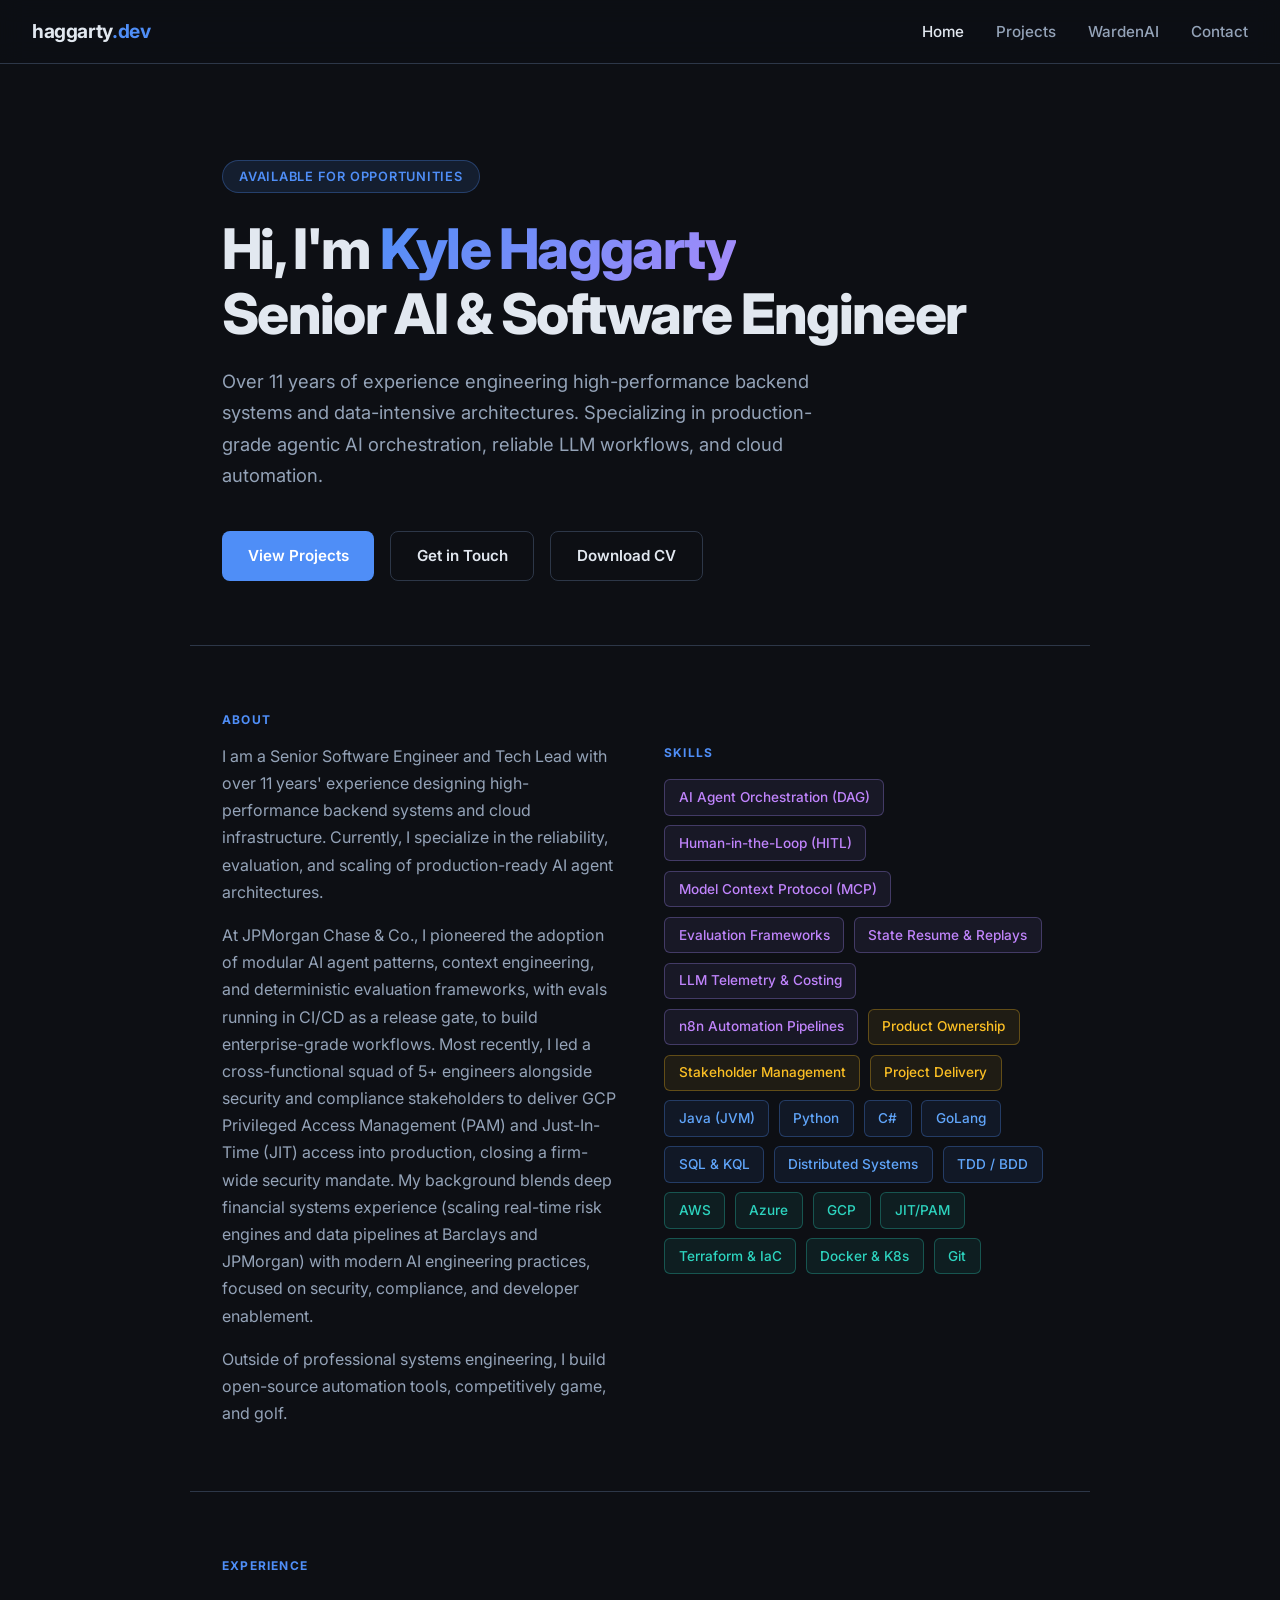
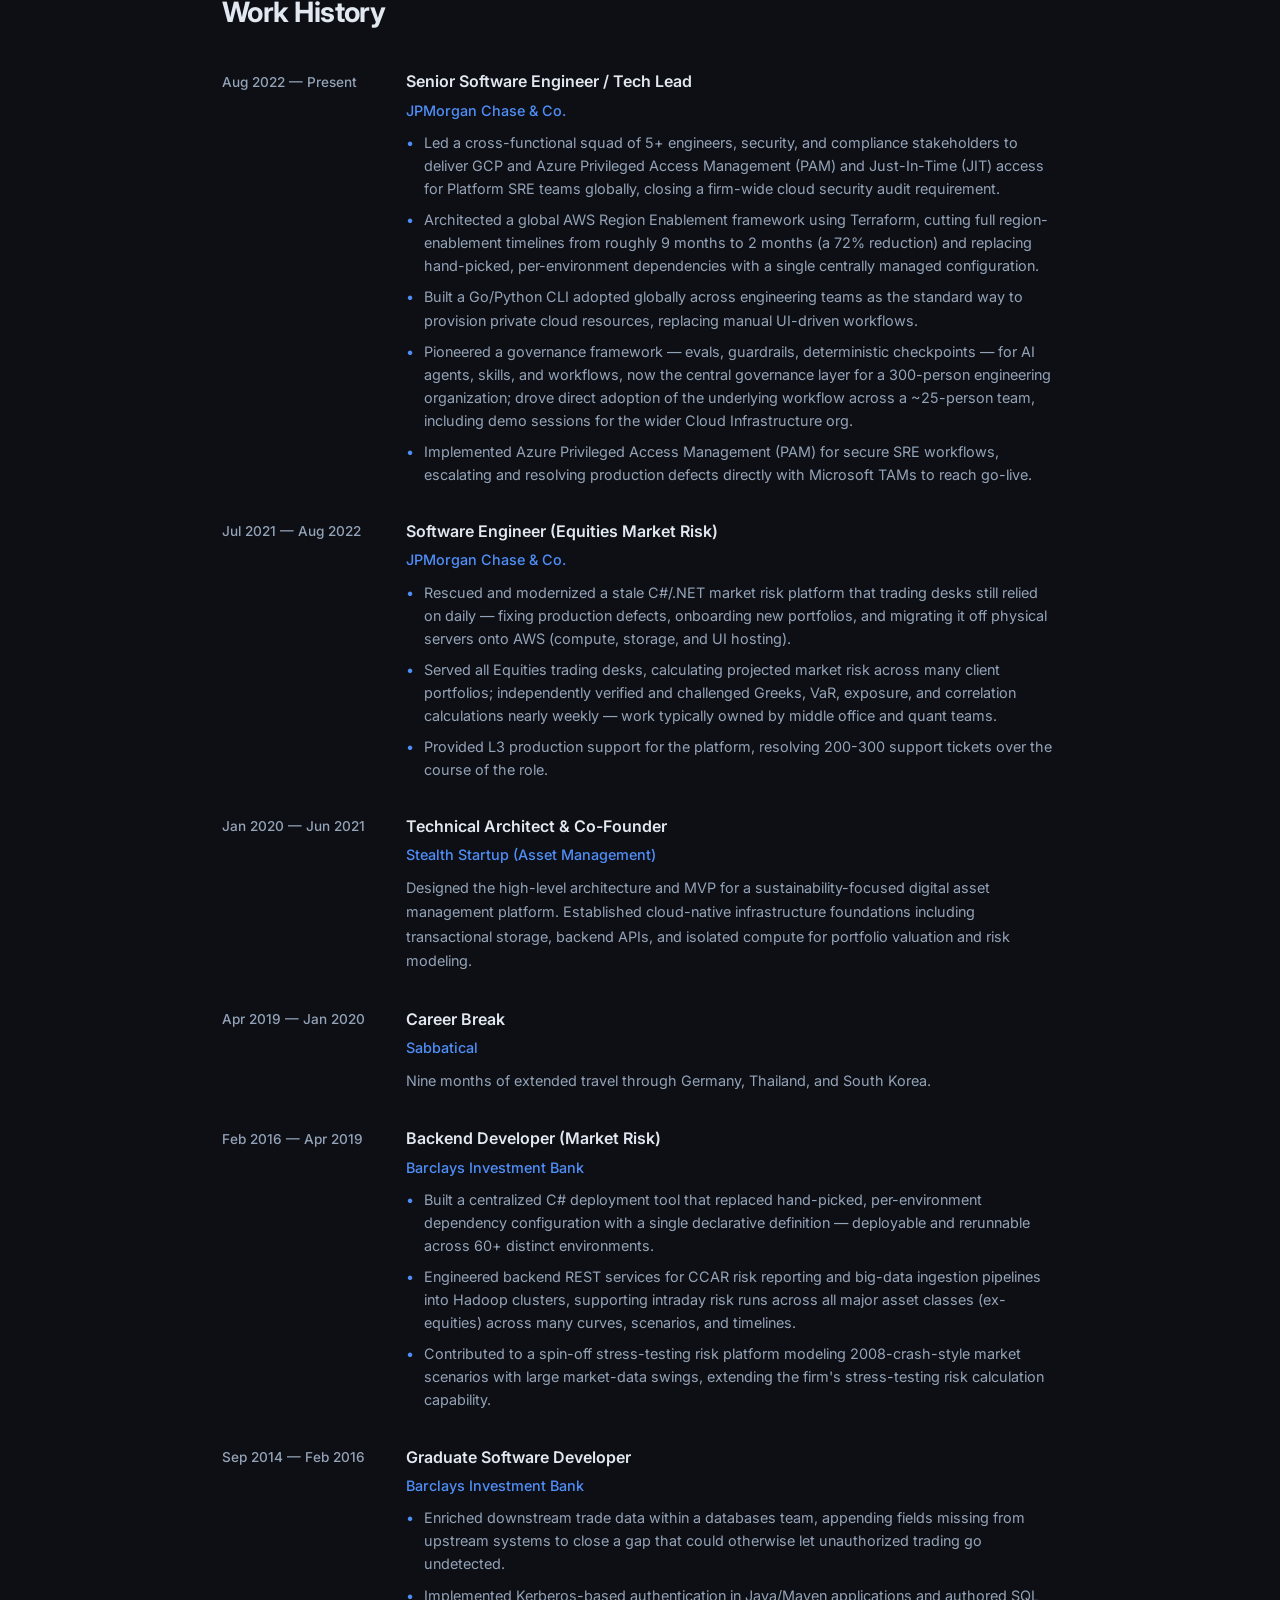
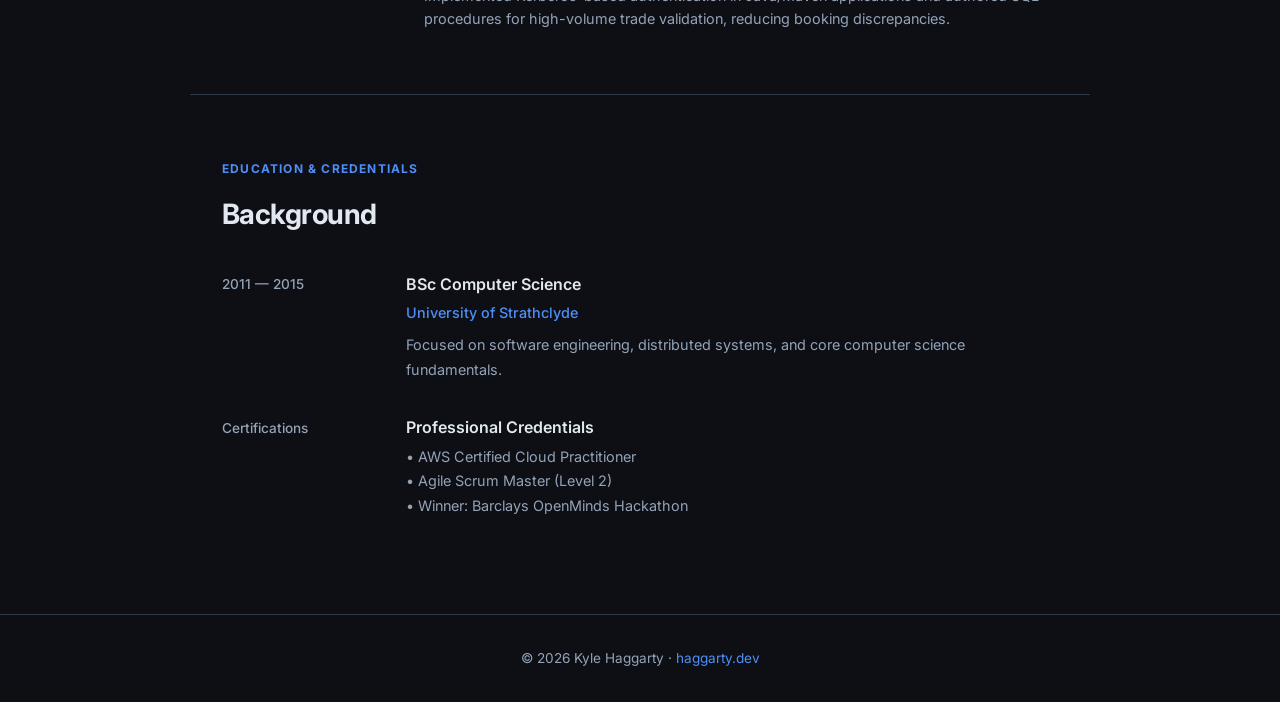
==== commit 39ca9754: "feat: add downloadable CV and correct PAM/JIT wording - Add Kyle_Haggarty_CV.pdf to the repo root an" ====
--- a/index.html
+++ b/index.html
@@ -36,6 +36,7 @@
     <div class="hero-actions">
       <a href="projects.html" class="btn btn-primary">View Projects</a>
       <a href="contact.html" class="btn btn-outline">Get in Touch</a>
+      <a href="Kyle_Haggarty_CV.pdf" target="_blank" class="btn btn-outline">Download CV</a>
     </div>
   </div>
 
@@ -106,10 +107,10 @@
           <h3>Senior Software Engineer / Tech Lead</h3>
           <div class="company">JPMorgan Chase &amp; Co.</div>
           <ul>
-            <li>Led a cross-functional squad of 5+ engineers, security, and compliance stakeholders to deliver GCP Privileged Access Management (PAM) and Just-In-Time (JIT) access — part of a firm-wide cloud SRE audit requirement spanning Azure and GCP, rolled out to engineering teams globally.</li>
+            <li>Led a cross-functional squad of 5+ engineers, security, and compliance stakeholders to deliver GCP and Azure Privileged Access Management (PAM) and Just-In-Time (JIT) access for Platform SRE teams globally, closing a firm-wide cloud security audit requirement.</li>
             <li>Architected a global AWS Region Enablement framework using Terraform, cutting full region-enablement timelines from roughly 9 months to 2 months (a 72% reduction) and replacing hand-picked, per-environment dependencies with a single centrally managed configuration.</li>
             <li>Built a Go/Python CLI adopted globally across engineering teams as the standard way to provision private cloud resources, replacing manual UI-driven workflows.</li>
-            <li>Pioneered a governance framework — evals, guardrails, deterministic checkpoints — for AI agents, skills, and workflows, now the central governance layer for a 300-person engineering organization; drove direct adoption of the underlying workflow across a ~25-person team, including demo sessions for the wider cloud SRE org.</li>
+            <li>Pioneered a governance framework — evals, guardrails, deterministic checkpoints — for AI agents, skills, and workflows, now the central governance layer for a 300-person engineering organization; drove direct adoption of the underlying workflow across a ~25-person team, including demo sessions for the wider Cloud Infrastructure org.</li>
             <li>Implemented Azure Privileged Access Management (PAM) for secure SRE workflows, escalating and resolving production defects directly with Microsoft TAMs to reach go-live.</li>
           </ul>
         </div>
--- a/styles.css
+++ b/styles.css
@@ -28,6 +28,9 @@
   --bad-dim: rgba(248, 113, 113, 0.08);
   --teal: #2dd4bf;
   --teal-dim: rgba(45, 212, 191, 0.08);
+  --warn: #fbbf24;
+  --warn-dim: rgba(251, 191, 36, 0.1);
+  --warn-mid: rgba(251, 191, 36, 0.3);
 }
 
 html {
@@ -682,6 +685,130 @@
   border: 1px solid var(--border);
 }
 
+/* -- trust row -- */
+.trust-row {
+  display: flex;
+  flex-wrap: wrap;
+  gap: 1.5rem;
+  margin-top: 1.5rem;
+}
+.trust-row span {
+  display: inline-flex;
+  align-items: center;
+  gap: 0.5rem;
+  font-size: 0.85rem;
+  color: var(--muted);
+}
+.trust-row span::before {
+  content: '✓';
+  color: var(--good);
+  font-weight: 700;
+}
+
+/* -- agent icon row -- */
+.agent-row {
+  display: flex;
+  flex-wrap: wrap;
+  justify-content: center;
+  gap: 2rem 1.5rem;
+  padding: 2rem 0;
+}
+.agent-node {
+  display: flex;
+  flex-direction: column;
+  align-items: center;
+  gap: 0.6rem;
+  width: 88px;
+}
+.agent-node-icon {
+  width: 56px;
+  height: 56px;
+  border-radius: 50%;
+  background: var(--accent-dim);
+  border: 1px solid var(--accent-mid);
+  display: flex;
+  align-items: center;
+  justify-content: center;
+  font-size: 1.4rem;
+}
+.agent-node-label {
+  font-size: 0.78rem;
+  font-weight: 600;
+  color: var(--text);
+  text-align: center;
+}
+.agent-connector {
+  border-top: 1px dashed var(--border);
+  margin: 0 auto;
+  max-width: 600px;
+}
+
+/* -- checkpoint mockup panel -- */
+.mockup-card {
+  background: var(--surface);
+  border: 1px solid var(--border);
+  border-radius: var(--radius);
+  overflow: hidden;
+  max-width: 560px;
+  margin-top: 2.5rem;
+  box-shadow: 0 20px 50px rgba(0, 0, 0, 0.35);
+}
+.mockup-header {
+  display: flex;
+  align-items: center;
+  gap: 0.6rem;
+  padding: 0.7rem 1rem;
+  background: var(--surface-2);
+  border-bottom: 1px solid var(--border);
+}
+.mockup-dots { display: flex; gap: 0.3rem; }
+.mockup-dots span { width: 8px; height: 8px; border-radius: 50%; background: var(--border); }
+.mockup-header-label {
+  font-family: var(--font-mono);
+  font-size: 0.7rem;
+  color: var(--muted-2);
+  margin-left: 0.3rem;
+}
+.mockup-body { padding: 1.25rem 1.5rem 1.5rem; display: flex; flex-direction: column; gap: 1rem; }
+.mockup-alert {
+  display: flex;
+  align-items: flex-start;
+  gap: 0.6rem;
+  background: var(--warn-dim);
+  border: 1px solid var(--warn-mid);
+  border-radius: 8px;
+  padding: 0.7rem 0.9rem;
+}
+.mockup-alert-icon { color: var(--warn); flex-shrink: 0; }
+.mockup-alert-title { font-size: 0.85rem; font-weight: 600; color: var(--text); }
+.mockup-alert-sub { font-size: 0.78rem; color: var(--muted); margin-top: 0.15rem; }
+.mockup-list-label {
+  font-family: var(--font-mono); font-size: 0.65rem; font-weight: 600; color: var(--muted-2);
+  letter-spacing: 0.08em; text-transform: uppercase; margin-bottom: 0.5rem;
+}
+.mockup-list { list-style: none; display: flex; flex-direction: column; gap: 0.4rem; }
+.mockup-list li { font-size: 0.85rem; color: var(--muted); padding-left: 1rem; position: relative; }
+.mockup-list li::before { content: '·'; position: absolute; left: 0; color: var(--muted-2); }
+.mockup-proposed {
+  background: var(--accent-dim);
+  border: 1px solid var(--accent-mid);
+  border-radius: 8px;
+  padding: 0.75rem 0.9rem;
+}
+.mockup-proposed code { display: block; margin-top: 0.4rem; white-space: normal; }
+.mockup-actions { display: flex; gap: 0.6rem; flex-wrap: wrap; }
+.mockup-btn {
+  font-size: 0.8rem;
+  font-weight: 600;
+  padding: 0.45rem 1rem;
+  border-radius: 6px;
+  border: 1px solid var(--border);
+  background: transparent;
+  color: var(--text);
+}
+.mockup-btn.primary { background: var(--accent); color: #fff; border-color: var(--accent); }
+.mockup-note { font-size: 0.75rem; color: var(--muted-2); }
+
 /* -- product page responsive -- */
 @media (max-width: 680px) {
   .value-grid { grid-template-columns: 1fr 1fr; }
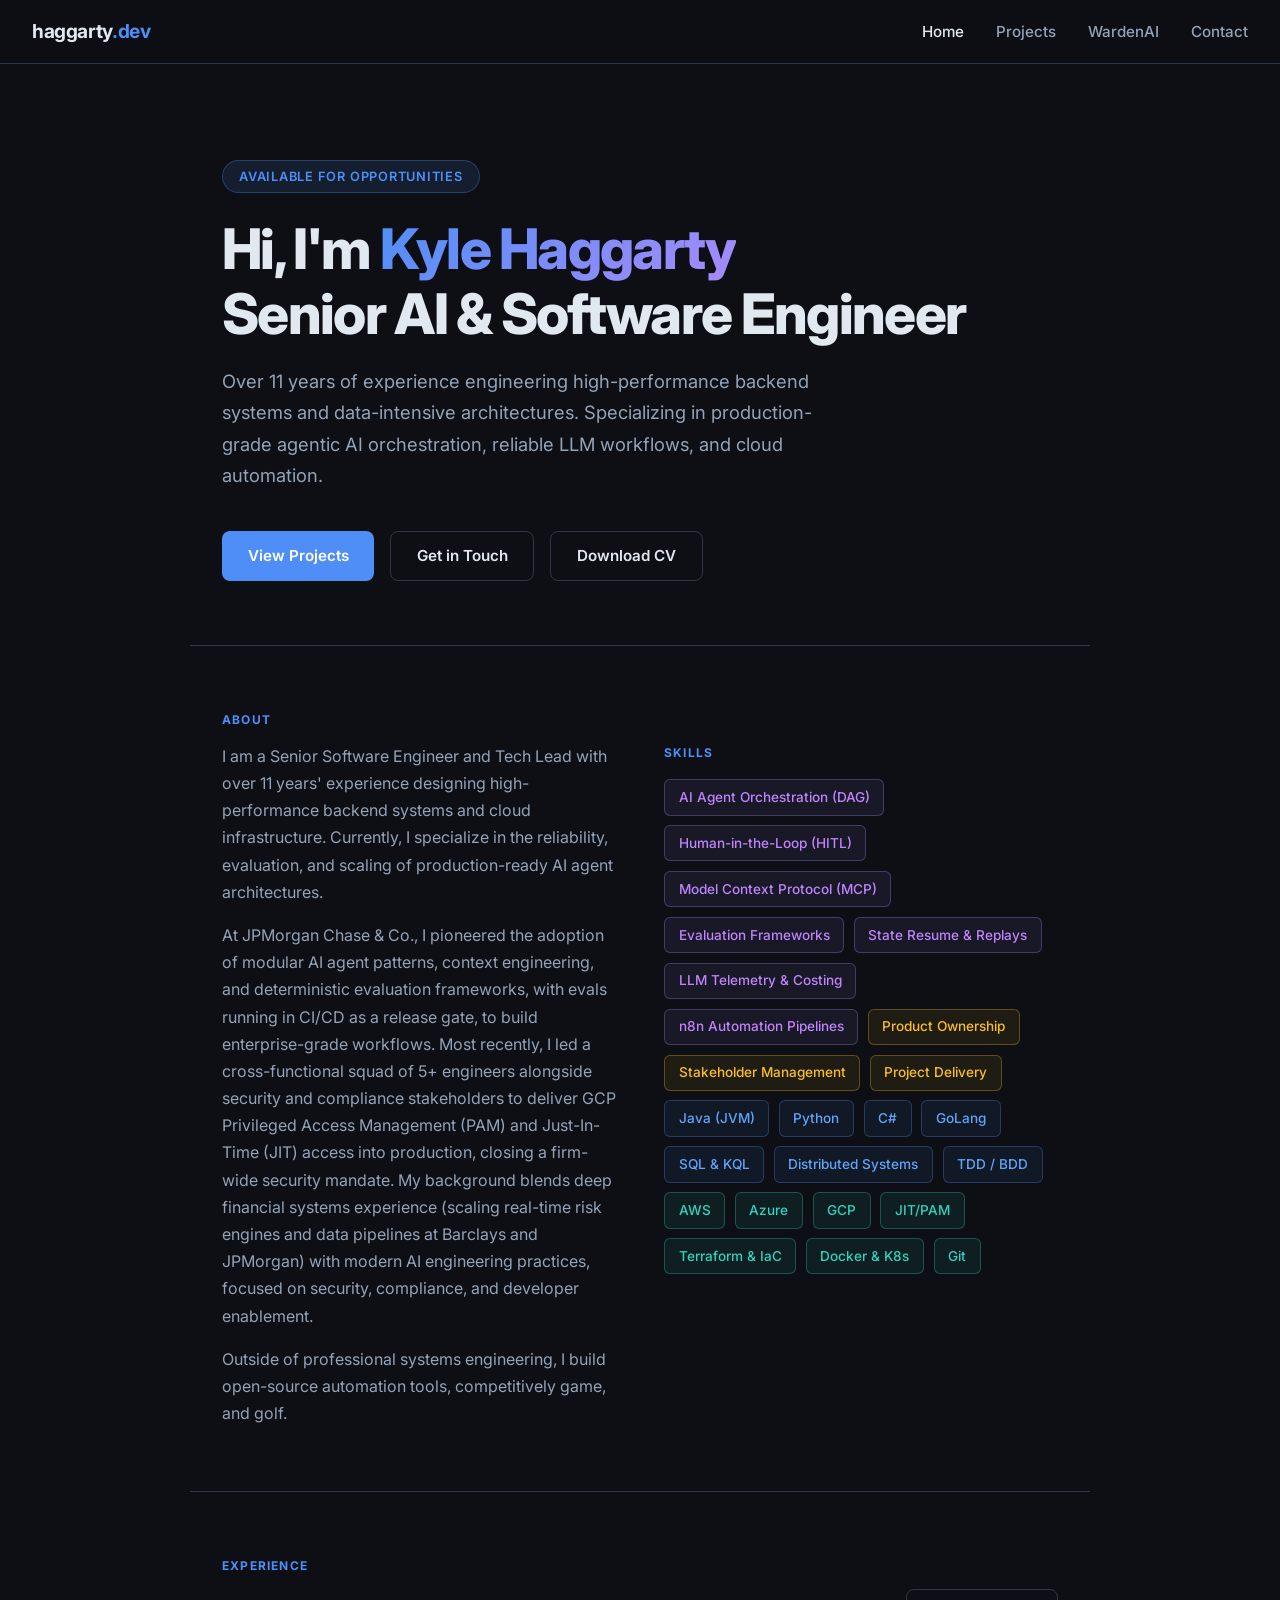
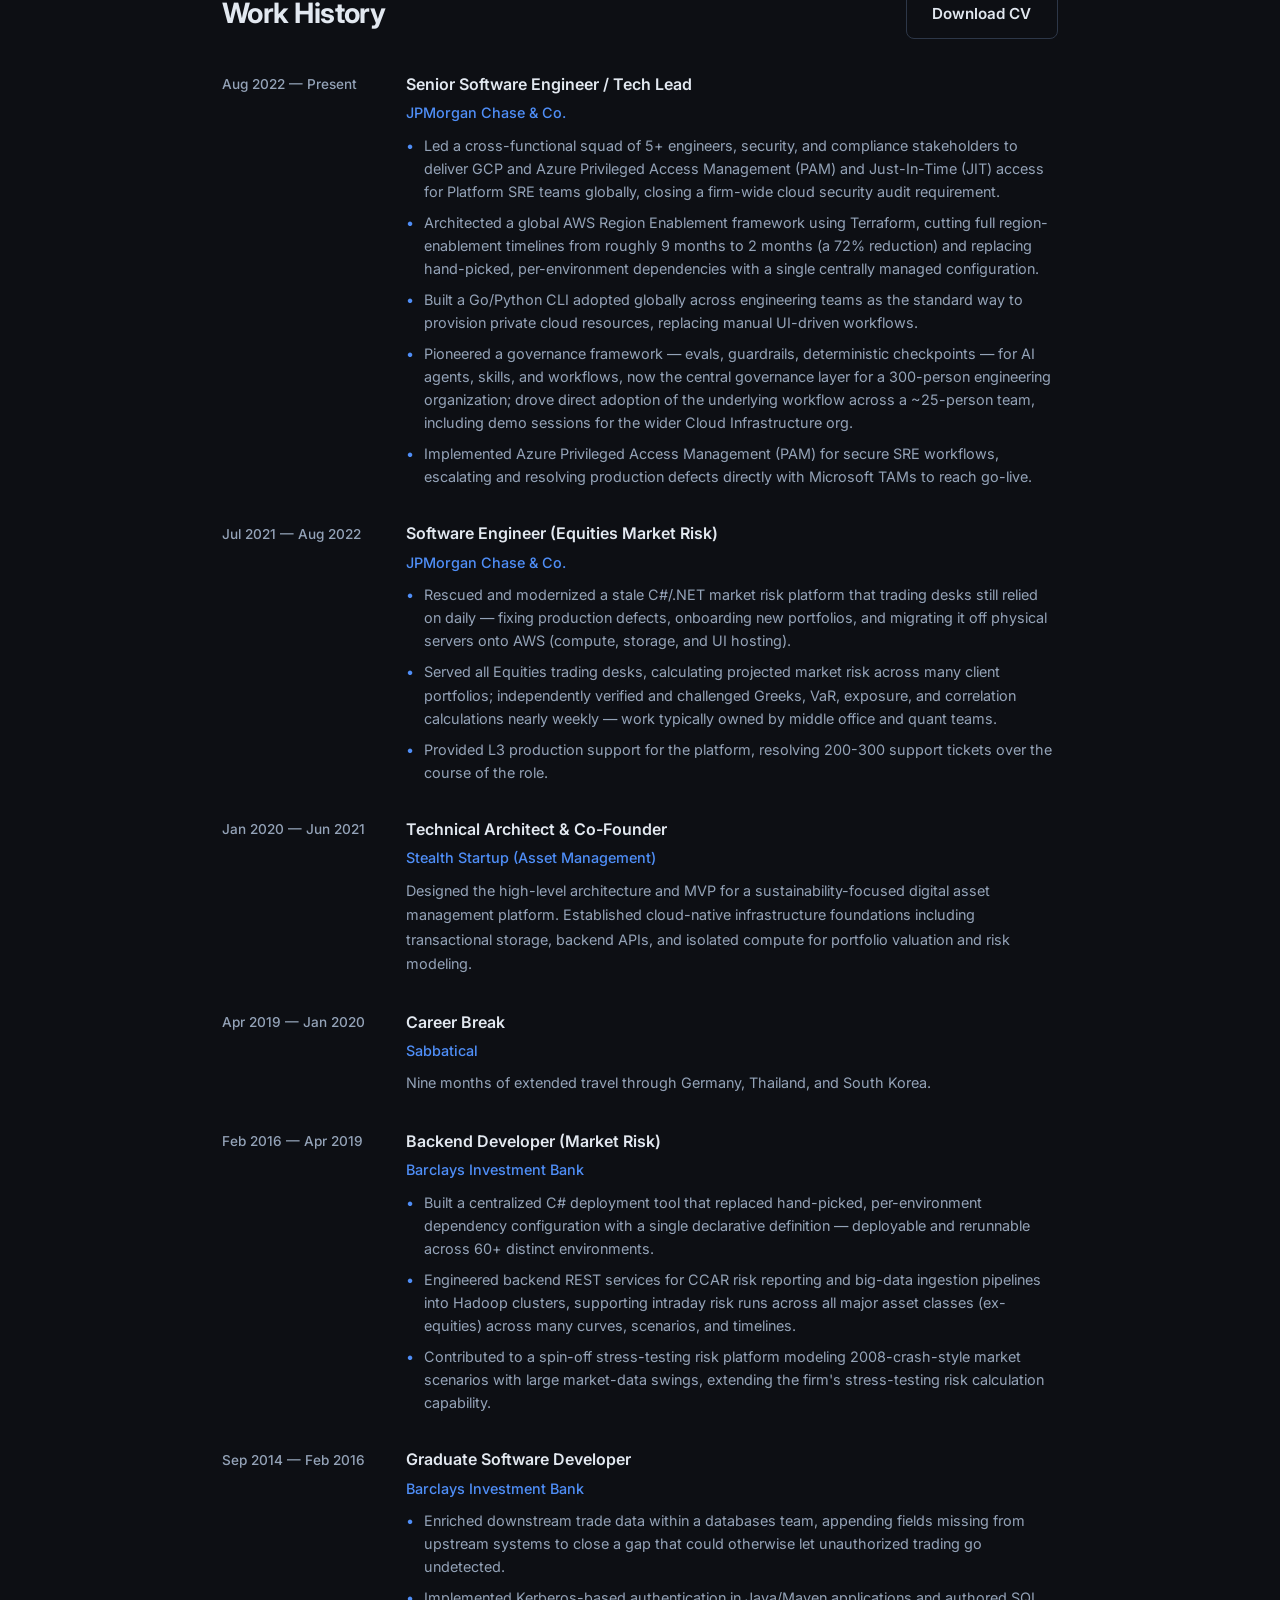
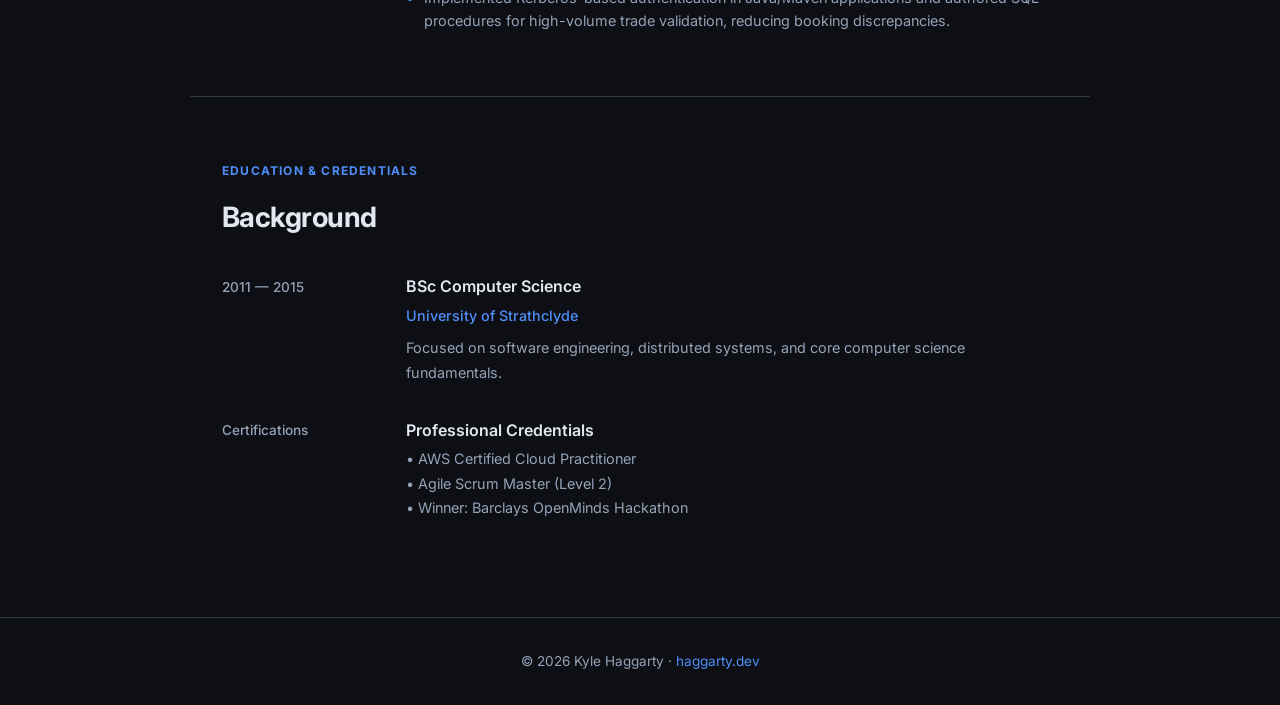
==== commit 88530bfe: "feat: add a Download CV button next to Work History Co-Authored-By: Claude Sonnet 5 <noreply@anthrop" ====
--- a/index.html
+++ b/index.html
@@ -98,7 +98,10 @@
   <!-- EXPERIENCE -->
   <section id="experience">
     <div class="section-label">Experience</div>
-    <div class="section-title">Work History</div>
+    <div style="display:flex; align-items:center; justify-content:space-between; flex-wrap:wrap; gap:1rem; margin-bottom:2rem;">
+      <div class="section-title" style="margin-bottom:0;">Work History</div>
+      <a href="Kyle_Haggarty_CV.pdf" target="_blank" class="btn btn-outline">Download CV</a>
+    </div>
     <div class="timeline">
 
       <div class="timeline-item">
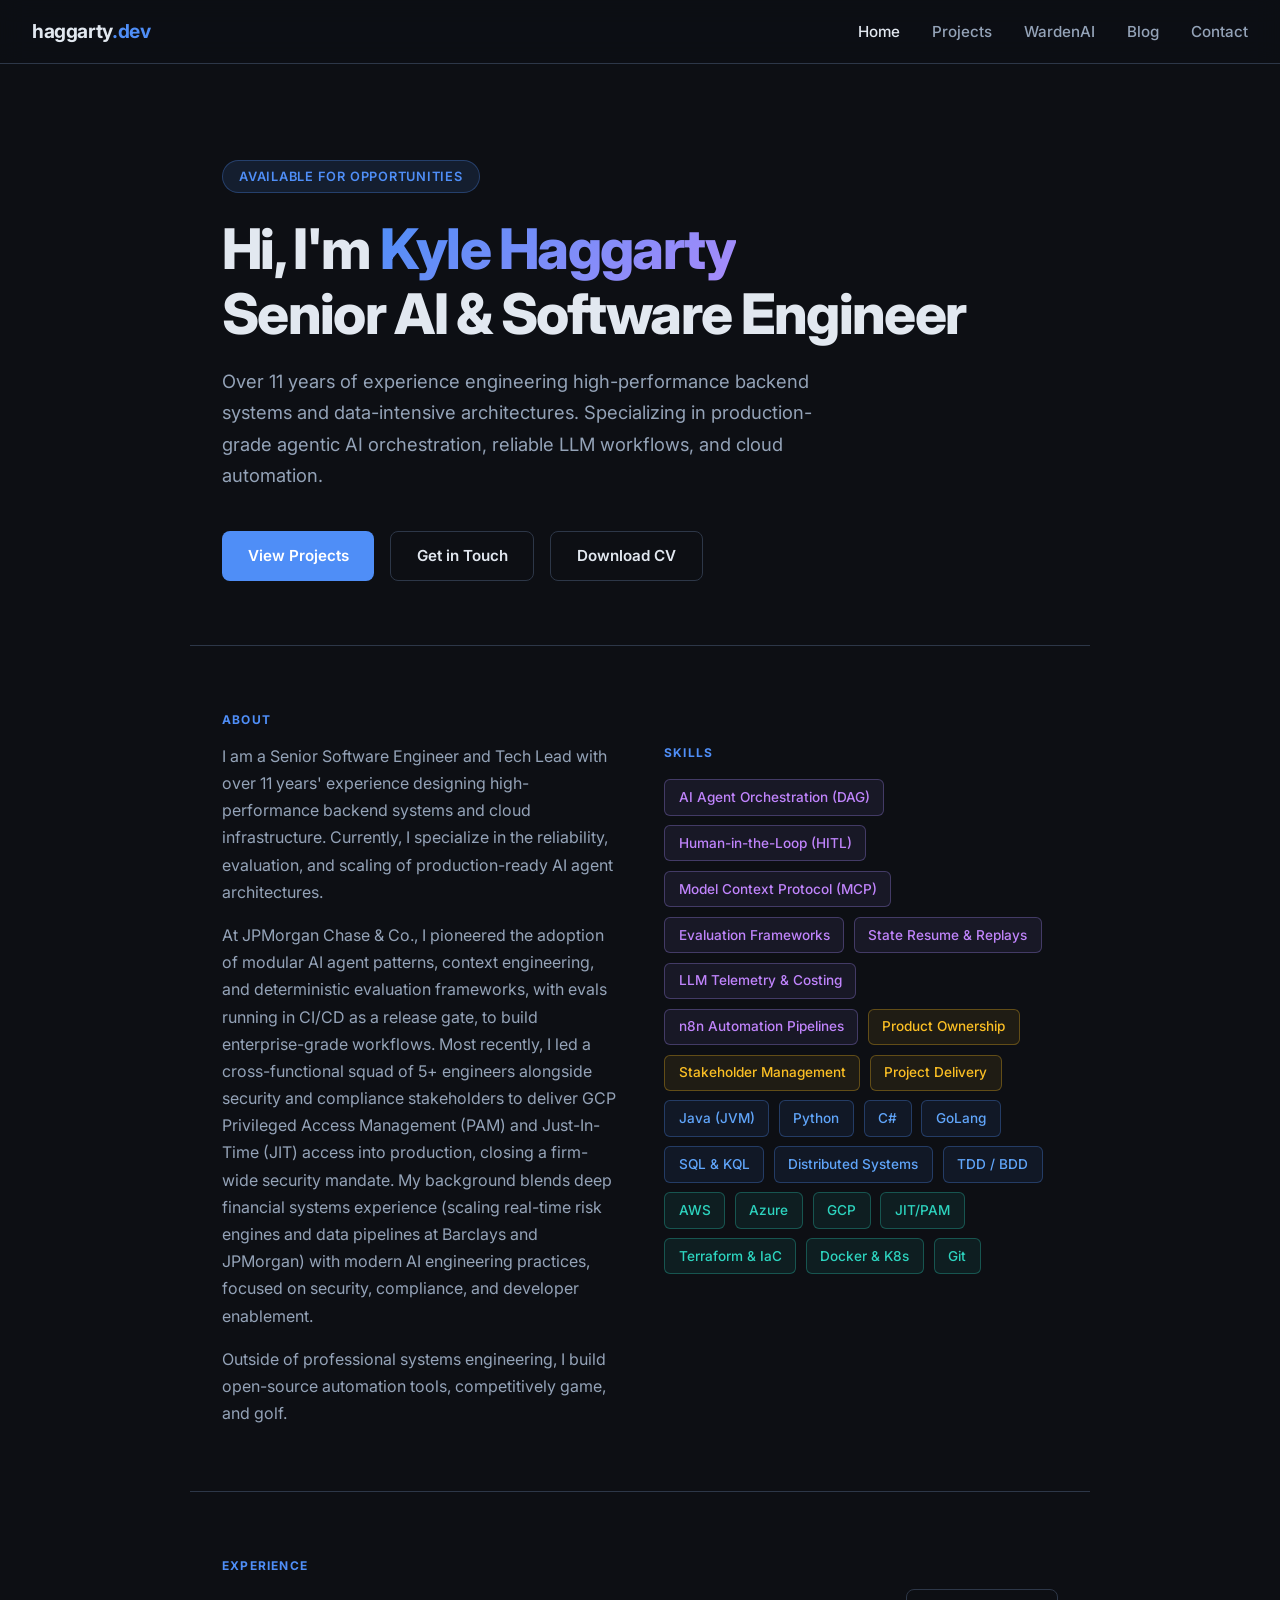
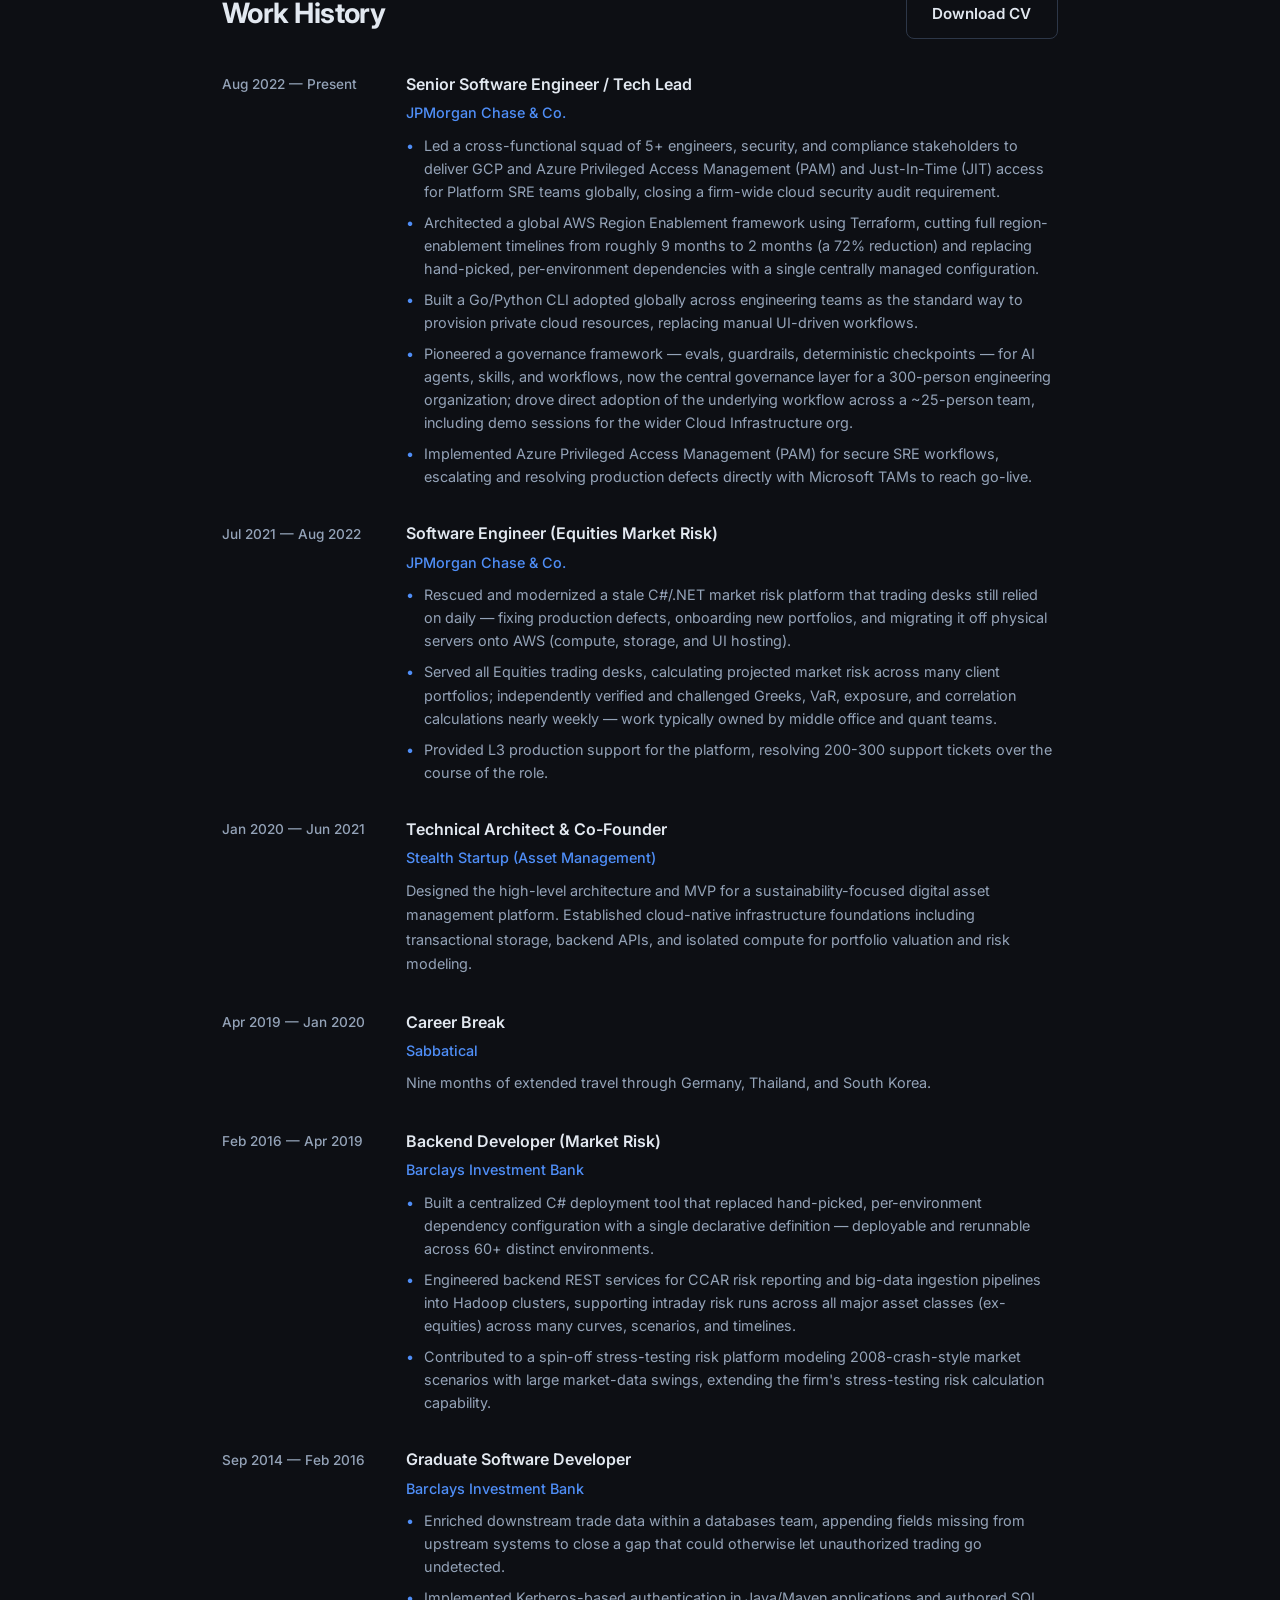
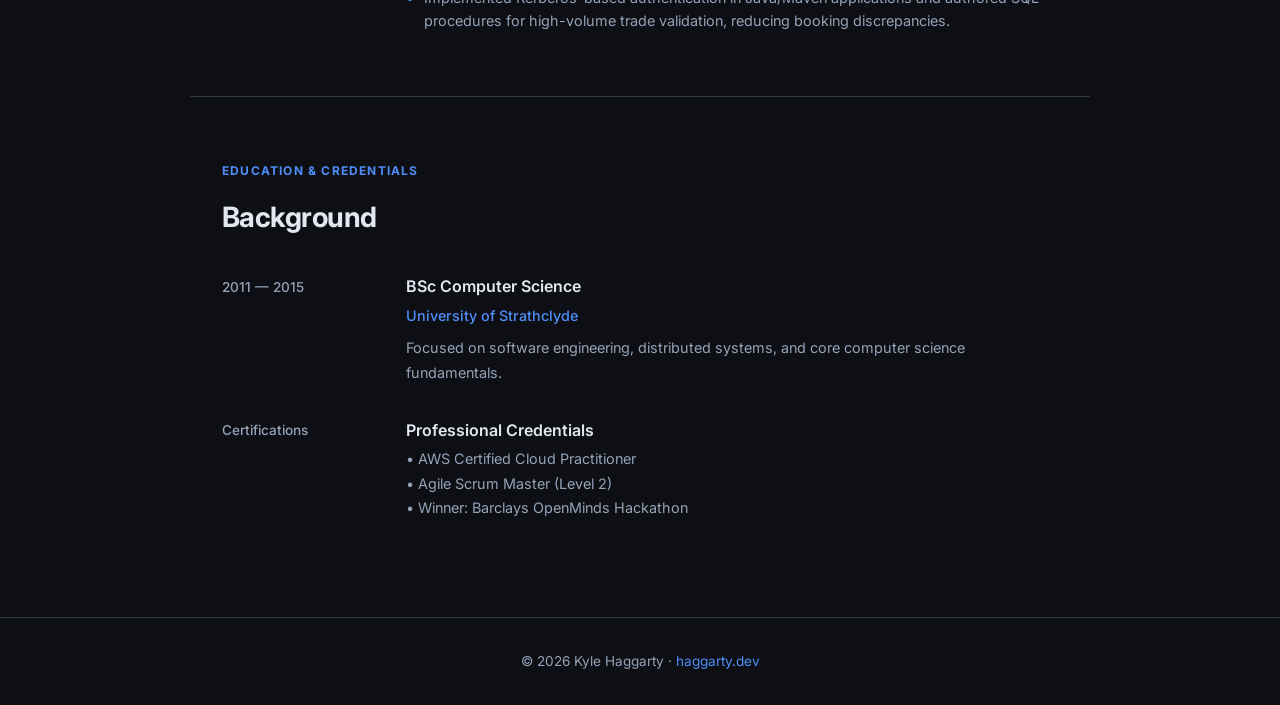
==== commit 5293bc8b: "feat: add blog section scaffolding New blog.html index (empty, posts land as they're written), Blog " ====
--- a/index.html
+++ b/index.html
@@ -10,6 +10,8 @@
   <link rel="preconnect" href="https://fonts.gstatic.com" crossorigin />
   <link href="https://fonts.googleapis.com/css2?family=Inter:wght@400;500;600;700;800&display=swap" rel="stylesheet" />
   <link rel="stylesheet" href="styles.css?v=20260823" />
+  <link rel="icon" type="image/svg+xml" href="favicon.svg" />
+  <link rel="apple-touch-icon" href="apple-touch-icon.png" />
 </head>
 
 <body>
@@ -21,6 +23,7 @@
       <li><a href="index.html" class="active">Home</a></li>
       <li><a href="projects.html">Projects</a></li>
       <li><a href="warden.html">WardenAI</a></li>
+      <li><a href="blog.html">Blog</a></li>
       <li><a href="contact.html">Contact</a></li>
     </ul>
   </nav>
@@ -36,7 +39,7 @@
     <div class="hero-actions">
       <a href="projects.html" class="btn btn-primary">View Projects</a>
       <a href="contact.html" class="btn btn-outline">Get in Touch</a>
-      <a href="Kyle_Haggarty_CV.pdf" target="_blank" class="btn btn-outline">Download CV</a>
+      <a href="Kyle_Haggarty_CV.pdf" download="Kyle_Haggarty_CV.pdf" class="btn btn-outline">Download CV</a>
     </div>
   </div>
 
@@ -100,7 +103,7 @@
     <div class="section-label">Experience</div>
     <div style="display:flex; align-items:center; justify-content:space-between; flex-wrap:wrap; gap:1rem; margin-bottom:2rem;">
       <div class="section-title" style="margin-bottom:0;">Work History</div>
-      <a href="Kyle_Haggarty_CV.pdf" target="_blank" class="btn btn-outline">Download CV</a>
+      <a href="Kyle_Haggarty_CV.pdf" download="Kyle_Haggarty_CV.pdf" class="btn btn-outline">Download CV</a>
     </div>
     <div class="timeline">
 
--- a/styles.css
+++ b/styles.css
@@ -378,6 +378,7 @@
 
 .project-links {
   display: flex;
+  align-items: center;
   gap: 0.5rem;
 }
 
@@ -820,3 +821,96 @@
 @media (max-width: 480px) {
   .value-grid { grid-template-columns: 1fr; }
 }
+
+/* ===== BLOG ===== */
+.post-meta-row {
+  display: flex;
+  align-items: center;
+  gap: 0.5rem;
+  font-family: var(--font-mono);
+  font-size: 0.78rem;
+  color: var(--muted-2);
+}
+.post-meta-row .dot { color: var(--border); }
+
+.post-card-title {
+  font-size: 1.1rem;
+  font-weight: 600;
+  color: var(--text);
+  line-height: 1.4;
+}
+.post-card-title a { color: inherit; }
+.post-card-title a:hover { color: var(--accent); }
+
+.post-empty-note {
+  color: var(--muted-2);
+  font-size: 0.9rem;
+  font-style: italic;
+}
+
+/* -- long-form post body -- */
+.post-hero .post-meta-row { margin-bottom: 1rem; }
+
+.post-body {
+  max-width: 680px;
+  margin: 0 auto;
+}
+.post-body > * + * { margin-top: 1.4rem; }
+.post-body p {
+  color: var(--text);
+  font-size: 1.02rem;
+  line-height: 1.85;
+}
+.post-body h2 {
+  font-size: 1.4rem;
+  font-weight: 700;
+  letter-spacing: -0.01em;
+  margin-top: 2.75rem;
+  color: var(--text);
+}
+.post-body h3 {
+  font-size: 1.1rem;
+  font-weight: 600;
+  margin-top: 2rem;
+  color: var(--text);
+}
+.post-body ul, .post-body ol {
+  padding-left: 1.4rem;
+  color: var(--text);
+  font-size: 1.02rem;
+  line-height: 1.8;
+}
+.post-body li { margin-bottom: 0.5rem; }
+.post-body li::marker { color: var(--accent); }
+.post-body blockquote {
+  border-left: 3px solid var(--accent);
+  padding: 0.25rem 0 0.25rem 1.25rem;
+  color: var(--muted);
+  font-size: 1.05rem;
+  font-style: italic;
+}
+.post-body pre {
+  background: var(--surface);
+  border: 1px solid var(--border);
+  border-radius: var(--radius);
+  padding: 1.25rem;
+  overflow-x: auto;
+  font-family: var(--font-mono);
+  font-size: 0.85rem;
+  line-height: 1.6;
+}
+.post-body pre code { background: none; border: none; padding: 0; }
+.post-body hr { border: none; border-top: 1px solid var(--border); margin: 2.5rem 0; }
+.post-body a { text-decoration: underline; text-underline-offset: 2px; }
+.post-body strong { color: var(--text); font-weight: 600; }
+
+.post-footer {
+  max-width: 680px;
+  margin: 3rem auto 0;
+  padding-top: 2rem;
+  border-top: 1px solid var(--border);
+  display: flex;
+  gap: 1rem;
+  flex-wrap: wrap;
+  align-items: center;
+}
